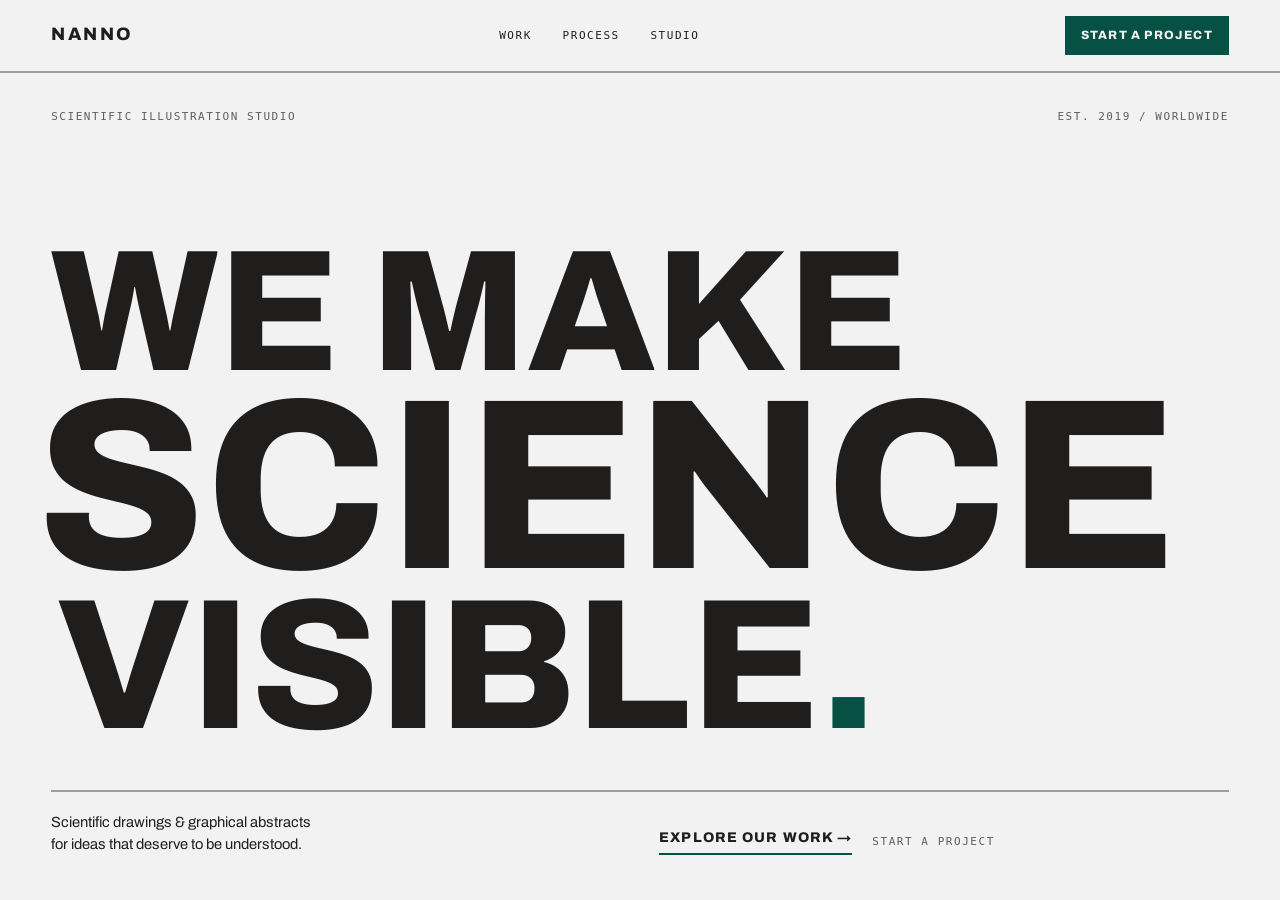
==== index.html @ 44aa8d7b "Add NANNO multi-page site: hero, work, process/services, studio, start-a-project Implements the Clau" ====
<!DOCTYPE html>
<html lang="en">
<head>
<meta charset="utf-8">
<meta name="viewport" content="width=device-width, initial-scale=1">
<title>NANNO — We Make Science Visible</title>
<meta name="description" content="NANNO is a scientific illustration studio: graphical abstracts, mechanism &amp; pathway drawings, and publication-ready figures for researchers, journals, and biotech partners.">
<link rel="preconnect" href="https://fonts.googleapis.com">
<link rel="preconnect" href="https://fonts.gstatic.com" crossorigin>
<link rel="stylesheet" href="css/styles.css">
</head>
<body class="home-lock">

<header class="site-header">
  <a href="index.html" class="brand">NANNO</a>
  <nav class="nav-links">
    <a href="work.html">Work</a>
    <a href="process.html">Process</a>
    <a href="studio.html">Studio</a>
  </nav>
  <a href="start-a-project.html" class="btn-cta">Start a project</a>
</header>

<section class="hero">
  <div class="hero-meta">
    <span>Scientific illustration studio</span>
    <span>Est. 2019 / Worldwide</span>
  </div>

  <h1 class="hero-title">
    <span class="hero-line hero-line--1" data-split data-mag="10" data-px="0.04">We make</span>
    <span class="hero-line hero-line--2" data-split data-mag="20" data-px="-0.12">Science</span>
    <span class="hero-line hero-line--3" data-split data-mag="14" data-px="0.09">Visible<span class="accent-dot">.</span></span>
  </h1>

  <div class="hero-footer">
    <p class="hero-desc">Scientific drawings &amp; graphical abstracts for ideas that deserve to be understood.</p>
    <div class="hero-links">
      <a href="work.html" class="link-explore">Explore our work →</a>
      <a href="start-a-project.html" class="link-start">Start a project</a>
    </div>
  </div>
</section>

<script src="js/main.js" defer></script>
</body>
</html>
---- css/styles.css ----
/* NANNO — scientific illustration studio landing page
   Design tokens ported from the Modernist design system, with the page's
   own editorial accent override (deep green) in place of the system red. */

@import url('https://fonts.googleapis.com/css2?family=Archivo:wght@400;600;800&display=swap');

:root {
  --color-bg: #f3f2f2;
  --color-surface: #eae9e9;
  --color-text: #201e1d;
  --color-divider: color-mix(in srgb, #201e1d 40%, transparent);
  --color-neutral-700: #605d5d;
  --color-neutral-800: #444141;

  --font-heading: "Archivo", system-ui, sans-serif;
  --font-body: "Archivo", system-ui, sans-serif;
  --font-mono: ui-monospace, Menlo, monospace;

  --nn-accent: #065143;
}

html { scroll-behavior: smooth; }
@media (prefers-reduced-motion: reduce) { html { scroll-behavior: auto; } }

*, *::before, *::after { box-sizing: border-box; }

body {
  margin: 0;
  background: var(--color-bg);
  color: var(--color-text);
  font-family: var(--font-body);
  font-size: 15px;
  line-height: 1.55;
  -webkit-font-smoothing: antialiased;
  overflow-x: hidden;
  position: relative;
}

h1, h2, h3, h4 { margin: 0; font-family: var(--font-heading); font-weight: 800; }
p { margin: 0; }
a { color: inherit; }
svg { display: block; }
img { max-width: 100%; }

:focus { outline: none; }
:focus-visible { outline: 2px solid var(--nn-accent); outline-offset: 2px; }
::selection { background: color-mix(in srgb, var(--nn-accent) 30%, transparent); }

.eyebrow {
  font-family: var(--font-mono);
  font-size: 11px;
  letter-spacing: 0.14em;
  text-transform: uppercase;
  color: var(--color-neutral-700);
}

/* ── header ─────────────────────────────────────────────────────────── */

.site-header {
  position: fixed; inset: 0 0 auto 0; z-index: 60;
  display: flex; align-items: center; justify-content: space-between; gap: 24px;
  padding: 16px clamp(16px, 4vw, 56px);
  background: color-mix(in srgb, var(--color-bg) 88%, transparent);
  backdrop-filter: blur(8px);
  border-bottom: 2px solid var(--color-divider);
}
.brand {
  font-family: var(--font-heading); font-weight: 800; font-size: 18px;
  letter-spacing: 0.14em; color: var(--color-text); text-decoration: none;
}
.nav-links {
  display: flex; gap: clamp(12px, 2.4vw, 32px);
  font-family: var(--font-mono); font-size: 11px; letter-spacing: 0.14em; text-transform: uppercase;
}
.nav-links a { color: var(--color-text); text-decoration: none; transition: color .2s ease; }
.nav-links a:hover, .nav-links a[aria-current="page"] { color: var(--nn-accent); }
.btn-cta {
  background: var(--nn-accent); color: var(--color-bg);
  font-family: var(--font-heading); font-weight: 800; font-size: 12px;
  letter-spacing: 0.1em; text-transform: uppercase;
  padding: 10px 16px; text-decoration: none;
  transition: background .2s ease;
}
.btn-cta:hover { background: color-mix(in srgb, var(--nn-accent) 82%, black); }

@media (max-width: 700px) {
  .nav-links { display: none; }
}

/* ── section shell ──────────────────────────────────────────────────── */

section, footer { padding-left: clamp(16px, 4vw, 56px); padding-right: clamp(16px, 4vw, 56px); }
.rule-top { border-top: 2px solid var(--color-divider); }

/* ── home page (hero only, no scrolling) ───────────────────────────────*/

body.home-lock {
  height: 100vh; height: 100svh; height: 100dvh;
  overflow: hidden;
}

/* ── hero ───────────────────────────────────────────────────────────── */

.hero {
  height: 100vh; height: 100svh; height: 100dvh;
  display: flex; flex-direction: column; justify-content: flex-end;
  gap: clamp(28px, 5vh, 64px);
  padding-top: clamp(96px, 14vh, 180px);
  padding-bottom: clamp(28px, 5vh, 56px);
  position: relative;
}
.hero-meta {
  position: absolute; top: clamp(84px, 12vh, 140px); left: clamp(16px, 4vw, 56px); right: clamp(16px, 4vw, 56px);
  display: flex; justify-content: space-between; gap: 24px;
  font-family: var(--font-mono); font-size: 11px; letter-spacing: 0.14em; text-transform: uppercase;
  color: var(--color-neutral-700);
}
.hero-title {
  line-height: 0.84; letter-spacing: -0.045em; text-transform: uppercase;
}
.hero-line { display: block; }
.hero-line--1 { font-size: clamp(52px, 13.5vw, 230px); }
.hero-line--2 { font-size: clamp(64px, 19vw, 330px); margin-left: -0.06em; white-space: nowrap; }
.hero-line--3 { font-size: clamp(52px, 14.5vw, 250px); }
.accent-dot { color: var(--nn-accent); }

.hero-footer {
  display: grid; grid-template-columns: repeat(auto-fit, minmax(240px, 1fr));
  gap: clamp(20px, 3vw, 48px); align-items: end;
  border-top: 2px solid var(--color-divider); padding-top: 20px;
}
.hero-desc { max-width: 34ch; font-size: clamp(14px, 1.15vw, 17px); line-height: 1.45; text-wrap: pretty; }
.hero-links { display: flex; flex-wrap: wrap; gap: 12px 20px; align-items: center; }
.link-explore {
  font-family: var(--font-heading); font-weight: 800; font-size: 14px;
  letter-spacing: 0.08em; text-transform: uppercase; color: var(--color-text);
  text-decoration: none; border-bottom: 2px solid var(--nn-accent); padding-bottom: 4px;
}
.link-start {
  font-family: var(--font-mono); font-size: 11px; letter-spacing: 0.14em; text-transform: uppercase;
  color: var(--color-neutral-700); text-decoration: none; transition: color .2s ease;
}
.link-start:hover { color: var(--nn-accent); }

/* ── complexity → clarity ───────────────────────────────────────────── */

.section-clarity { padding-top: clamp(72px, 14vh, 180px); padding-bottom: clamp(72px, 14vh, 180px); }
.clarity-heading {
  font-size: clamp(40px, 10.5vw, 180px); line-height: 0.9; letter-spacing: -0.04em; text-transform: uppercase;
}
.clarity-heading--right {
  margin-bottom: clamp(32px, 6vh, 72px); text-align: right; color: var(--nn-accent);
}
.clarity-footer {
  display: grid; grid-template-columns: repeat(auto-fit, minmax(260px, 1fr));
  gap: clamp(20px, 3vw, 56px);
  border-top: 2px solid var(--color-divider); padding-top: 24px;
}
.clarity-desc { grid-column: span 2; max-width: 56ch; font-size: clamp(15px, 1.35vw, 19px); line-height: 1.5; text-wrap: pretty; }

/* ── selected work ──────────────────────────────────────────────────── */

.section-work { padding-top: clamp(56px, 10vh, 120px); padding-bottom: clamp(72px, 12vh, 160px); }
.work-header {
  display: flex; align-items: baseline; justify-content: space-between; gap: 24px; flex-wrap: wrap;
  margin-bottom: clamp(32px, 6vh, 80px);
}
.work-title { font-size: clamp(40px, 9vw, 150px); line-height: 0.9; letter-spacing: -0.04em; text-transform: uppercase; }

.work-grid {
  display: grid; grid-template-columns: repeat(12, 1fr);
  gap: clamp(24px, 4vw, 64px) clamp(16px, 2vw, 32px);
}
.project { position: relative; }
@media (hover: hover) and (pointer: fine) { .project { cursor: none; } }

.project-media {
  background: var(--color-surface); overflow: hidden; border: 2px solid var(--color-divider);
}
.project-media svg { width: 100%; height: 100%; }

.huge-title {
  position: absolute; inset: auto 0 8% 0; pointer-events: none; opacity: 0;
  font-family: var(--font-heading); font-weight: 800; line-height: 0.9; letter-spacing: -0.04em;
  text-transform: uppercase; color: var(--color-bg); mix-blend-mode: difference; padding: 0 16px;
}

.project-meta {
  display: flex; justify-content: space-between; gap: 16px; margin-top: 14px;
  border-top: 2px solid var(--color-divider); padding-top: 10px;
  font-family: var(--font-mono); font-size: 11px; letter-spacing: 0.12em; text-transform: uppercase;
  color: var(--color-neutral-700);
}
.project-title { margin: 8px 0 4px; font-size: clamp(20px, 2.2vw, 30px); letter-spacing: -0.02em; }
.project-desc { margin: 0; font-size: 14px; line-height: 1.5; color: var(--color-neutral-800); }

.proj-1 { grid-column: span 7; }
.proj-2 { grid-column: span 5; align-self: end; }
.proj-3 { grid-column: span 4; }
.proj-4 { grid-column: span 4; margin-top: clamp(0px, 6vw, 80px); }
.proj-5 { grid-column: span 4; }
.proj-6 { grid-column: span 6; margin-top: clamp(0px, 4vw, 56px); }

.proj-1 .project-media { aspect-ratio: 4 / 3; }
.proj-2 .project-media { aspect-ratio: 3 / 4; }
.proj-3 .project-media { aspect-ratio: 1 / 1; }
.proj-4 .project-media { aspect-ratio: 4 / 5; }
.proj-5 .project-media { aspect-ratio: 1 / 1; }
.proj-6 .project-media { aspect-ratio: 16 / 10; }

.proj-1 .project-desc, .proj-6 .project-desc { max-width: 44ch; }
.proj-2 .project-desc, .proj-3 .project-desc, .proj-4 .project-desc, .proj-5 .project-desc { max-width: 40ch; }

.proj-1 .huge-title { font-size: clamp(28px, 5vw, 74px); }
.proj-2 .huge-title { font-size: clamp(24px, 3.4vw, 50px); }
.proj-3 .huge-title, .proj-4 .huge-title, .proj-5 .huge-title { font-size: clamp(22px, 2.8vw, 44px); }
.proj-6 .huge-title { font-size: clamp(26px, 4vw, 62px); }

@media (max-width: 760px) {
  .work-grid { grid-template-columns: 1fr; }
  .work-grid .project { grid-column: span 1 !important; align-self: auto !important; margin-top: 0 !important; }
}

/* ── services ───────────────────────────────────────────────────────── */

.section-services { padding-top: clamp(56px, 10vh, 120px); padding-bottom: clamp(40px, 8vh, 100px); }
.services-title {
  margin-bottom: clamp(32px, 7vh, 90px);
  font-size: clamp(48px, 13vw, 220px); line-height: 0.86; letter-spacing: -0.045em; text-transform: uppercase;
}
.service-row {
  display: grid; grid-template-columns: minmax(0, 1fr); gap: 8px;
  border-top: 2px solid var(--color-divider); padding: clamp(28px, 6vh, 64px) 0;
}
.service-row:last-child { border-bottom: 2px solid var(--color-divider); }
.service-num { font-family: var(--font-mono); font-size: 11px; letter-spacing: 0.14em; color: var(--nn-accent); }
.service-title { font-size: clamp(28px, 6.4vw, 110px); line-height: 0.92; letter-spacing: -0.04em; text-transform: uppercase; }
.service-title--sm { font-size: clamp(26px, 5.4vw, 92px); }
.service-desc { margin-top: 6px; max-width: 48ch; font-size: clamp(14px, 1.1vw, 16px); line-height: 1.5; color: var(--color-neutral-800); }

/* ── science × design statement ─────────────────────────────────────── */

.section-statement {
  position: relative; overflow: hidden; min-height: 80svh; min-height: 80vh;
  padding-top: clamp(72px, 16vh, 200px); padding-bottom: clamp(72px, 16vh, 200px);
  display: flex; flex-direction: column; justify-content: center;
}
.statement-deco { position: absolute; inset: 0; pointer-events: none; opacity: 0.5; }
.statement-deco svg { position: absolute; }
.statement-heading {
  position: relative;
  font-size: clamp(36px, 9.5vw, 165px); line-height: 0.9; letter-spacing: -0.045em; text-transform: uppercase;
}
.statement-heading--right { text-align: right; }

/* ── process ────────────────────────────────────────────────────────── */

.section-process { padding-top: clamp(56px, 10vh, 120px); padding-bottom: clamp(56px, 10vh, 120px); }
.process-title {
  margin-bottom: clamp(32px, 6vh, 72px);
  font-size: clamp(36px, 8.5vw, 140px); line-height: 0.9; letter-spacing: -0.04em; text-transform: uppercase;
}
.process-grid {
  display: grid; grid-template-columns: repeat(auto-fit, minmax(220px, 1fr)); gap: 2px;
  background: var(--color-divider);
}
.process-cell {
  background: var(--color-bg);
  padding: clamp(20px, 3vw, 32px) clamp(16px, 2vw, 24px);
  display: flex; flex-direction: column; gap: 10px;
  min-height: clamp(220px, 30vh, 320px);
}
.process-num { font-size: clamp(36px, 5vw, 72px); line-height: 1; letter-spacing: -0.04em; color: var(--nn-accent); }
.process-cell h4 { font-size: 18px; letter-spacing: 0.02em; text-transform: uppercase; }
.process-cell p { font-size: 14px; line-height: 1.5; color: var(--color-neutral-800); }

/* ── about ──────────────────────────────────────────────────────────── */

.section-about { padding-top: clamp(72px, 14vh, 180px); padding-bottom: clamp(72px, 14vh, 180px); }
.about-title {
  margin-bottom: clamp(32px, 6vh, 72px); max-width: 18ch;
  font-size: clamp(32px, 7vw, 120px); line-height: 0.92; letter-spacing: -0.04em; text-transform: uppercase;
}
.about-grid {
  display: grid; grid-template-columns: repeat(auto-fit, minmax(240px, 1fr)); gap: clamp(20px, 3vw, 56px);
  border-top: 2px solid var(--color-divider); padding-top: 24px;
}
.about-desc { max-width: 52ch; font-size: clamp(15px, 1.3vw, 18px); line-height: 1.55; text-wrap: pretty; }
.about-stats {
  display: flex; flex-direction: column; gap: 10px;
  font-family: var(--font-mono); font-size: 11px; letter-spacing: 0.12em; text-transform: uppercase;
  color: var(--color-neutral-700);
}
.about-stats a { color: var(--nn-accent); text-decoration: none; margin-top: 8px; }

/* ── contact / final CTA ────────────────────────────────────────────── */

.section-contact {
  background: var(--color-text); color: var(--color-bg);
  padding: clamp(72px, 18vh, 220px) clamp(16px, 4vw, 56px); overflow: hidden;
}
.contact-heading {
  font-size: clamp(40px, 11vw, 190px); line-height: 0.86; letter-spacing: -0.045em; text-transform: uppercase;
}
.contact-heading--accent { font-size: clamp(52px, 15vw, 250px); letter-spacing: -0.05em; color: var(--nn-accent); }
.contact-heading--last { margin-bottom: clamp(28px, 5vh, 56px); }
.contact-footer {
  display: flex; flex-wrap: wrap; align-items: center; gap: 20px 36px;
  border-top: 2px solid color-mix(in srgb, var(--color-bg) 40%, transparent); padding-top: 24px;
}
.contact-footer p { font-size: clamp(16px, 1.6vw, 22px); }
.link-project {
  font-family: var(--font-heading); font-weight: 800; font-size: clamp(14px, 1.3vw, 18px);
  letter-spacing: 0.06em; text-transform: uppercase; color: var(--color-bg); text-decoration: none;
  border-bottom: 2px solid var(--nn-accent); padding-bottom: 6px;
}

/* ── footer ─────────────────────────────────────────────────────────── */

.site-footer {
  background: var(--color-text); color: var(--color-bg);
  padding: clamp(32px, 6vh, 64px) clamp(16px, 4vw, 56px) 28px;
  border-top: 2px solid color-mix(in srgb, var(--color-bg) 25%, transparent);
}
.footer-grid {
  display: grid; grid-template-columns: repeat(auto-fit, minmax(200px, 1fr));
  gap: 28px clamp(20px, 3vw, 48px);
  font-family: var(--font-mono); font-size: 11px; letter-spacing: 0.12em; text-transform: uppercase;
}
.footer-col { display: flex; flex-direction: column; gap: 8px; }
.footer-brand { font-family: var(--font-heading); font-weight: 800; font-size: 18px; letter-spacing: 0.14em; }
.footer-muted { color: color-mix(in srgb, var(--color-bg) 60%, transparent); }
.footer-col a { color: var(--color-bg); text-decoration: none; transition: color .2s ease; }
.footer-col a:hover { color: var(--nn-accent); }

/* ── start a project (form + price calculator) ─────────────────────── */

.start-hero { padding-top: clamp(120px, 22vh, 220px); padding-bottom: clamp(24px, 4vh, 40px); }
.start-hero h1 {
  font-size: clamp(40px, 9vw, 130px); line-height: 0.92; letter-spacing: -0.04em; text-transform: uppercase;
}
.start-hero p {
  margin-top: 18px; max-width: 58ch; font-size: clamp(15px, 1.3vw, 18px); line-height: 1.5;
  color: var(--color-neutral-800); text-wrap: pretty;
}

.start-section { border-top: 2px solid var(--color-divider); padding-top: clamp(32px, 6vh, 56px); padding-bottom: clamp(32px, 6vh, 56px); }
.start-section-head {
  display: flex; align-items: baseline; justify-content: space-between; gap: 16px; flex-wrap: wrap;
  margin-bottom: clamp(20px, 4vh, 36px);
}
.start-section-head h2 {
  font-size: clamp(26px, 4vw, 44px); line-height: 1; letter-spacing: -0.03em; text-transform: uppercase;
}

/* project-type cards */
.type-grid { display: flex; flex-direction: column; gap: 2px; background: var(--color-divider); }
.type-card { position: relative; }
.type-card input { position: absolute; opacity: 0; width: 0; height: 0; pointer-events: none; }
.type-card label {
  display: grid; grid-template-columns: minmax(0, 1fr); gap: 6px; cursor: pointer;
  background: var(--color-bg); padding: clamp(18px, 3vw, 26px) clamp(16px, 2vw, 22px);
  transition: background .2s ease, color .2s ease;
}
.type-num { font-family: var(--font-mono); font-size: 11px; letter-spacing: 0.14em; color: var(--nn-accent); transition: color .2s ease; }
.type-card h3 { font-size: clamp(17px, 1.6vw, 21px); letter-spacing: -0.01em; text-transform: uppercase; margin: 0; }
.type-card p { margin: 0; max-width: 60ch; font-size: 13px; line-height: 1.5; color: var(--color-neutral-700); }
.type-card label:hover { background: var(--color-surface); }
.type-card input:checked + label { background: var(--nn-accent); color: var(--color-bg); }
.type-card input:checked + label .type-num { color: var(--color-bg); }
.type-card input:checked + label p { color: color-mix(in srgb, var(--color-bg) 78%, transparent); }
.type-card input:checked + label:hover { background: color-mix(in srgb, var(--nn-accent) 85%, black); }
.type-card input:focus-visible + label { outline: 2px solid var(--nn-accent); outline-offset: -2px; }

/* scope row: stepper + segmented controls */
.scope-row { display: flex; flex-wrap: wrap; gap: clamp(28px, 5vw, 64px); }
.scope-group { display: flex; flex-direction: column; gap: 10px; }
.scope-group-label { font-family: var(--font-mono); font-size: 11px; letter-spacing: 0.14em; text-transform: uppercase; color: var(--color-neutral-700); }

.stepper { display: inline-flex; align-items: stretch; border: 2px solid var(--color-divider); }
.stepper button {
  width: 44px; background: transparent; border: 0; cursor: pointer;
  font-family: var(--font-heading); font-weight: 800; font-size: 20px; color: var(--color-text);
  transition: background .2s ease, color .2s ease;
}
.stepper button:hover:not(:disabled) { background: var(--nn-accent); color: var(--color-bg); }
.stepper button:disabled { opacity: 0.35; cursor: not-allowed; }
.stepper output {
  min-width: 56px; display: flex; align-items: center; justify-content: center;
  font-family: var(--font-heading); font-weight: 800; font-size: 20px;
  border-left: 2px solid var(--color-divider); border-right: 2px solid var(--color-divider); padding: 0 8px;
}

.seg { display: inline-flex; border: 2px solid var(--color-divider); }
.seg-opt { position: relative; }
.seg-opt input { position: absolute; opacity: 0; width: 0; height: 0; pointer-events: none; }
.seg-opt label {
  display: flex; flex-direction: column; gap: 2px; height: 100%; justify-content: center; cursor: pointer;
  padding: 8px 16px; font-family: var(--font-heading); font-weight: 800; font-size: 13px;
  letter-spacing: 0.02em; text-transform: uppercase; transition: background .2s ease, color .2s ease;
}
.seg-opt + .seg-opt label { border-left: 2px solid var(--color-divider); }
.seg-hint {
  font-family: var(--font-mono); font-weight: 400; font-size: 10px; letter-spacing: 0.06em; text-transform: none; opacity: 0.7;
}
.seg-opt label:hover { background: color-mix(in srgb, var(--color-text) 6%, transparent); }
.seg-opt input:checked + label { background: var(--nn-accent); color: var(--color-bg); }
.seg-opt input:checked + label:hover { background: color-mix(in srgb, var(--nn-accent) 85%, black); }
.seg-opt input:focus-visible + label { outline: 2px solid var(--nn-accent); outline-offset: -2px; }

/* estimate panel */
.estimate-panel { border: 2px solid var(--color-divider); padding: clamp(24px, 4vw, 40px); display: flex; flex-direction: column; gap: 18px; }
.estimate-label { font-family: var(--font-mono); font-size: 11px; letter-spacing: 0.14em; text-transform: uppercase; color: var(--color-neutral-700); }
.estimate-price {
  font-family: var(--font-heading); font-weight: 800; color: var(--nn-accent);
  font-size: clamp(44px, 7vw, 88px); line-height: 0.95; letter-spacing: -0.02em;
}
.estimate-breakdown { display: flex; flex-direction: column; }
.estimate-row {
  display: flex; justify-content: space-between; gap: 16px; padding: 10px 0; border-top: 1px solid var(--color-divider);
  font-family: var(--font-mono); font-size: 12px; letter-spacing: 0.05em; text-transform: uppercase;
}
.estimate-row:first-child { border-top: 0; }
.estimate-note { font-size: 13px; line-height: 1.5; color: var(--color-neutral-700); }

/* brief fields */
.field-row { display: grid; grid-template-columns: repeat(auto-fit, minmax(220px, 1fr)); gap: clamp(20px, 3vw, 32px); }
.field { display: flex; flex-direction: column; gap: 8px; }
.field label { font-family: var(--font-mono); font-size: 11px; letter-spacing: 0.14em; text-transform: uppercase; color: var(--color-neutral-700); }
.field input, .field textarea {
  font: inherit; font-size: 16px; color: var(--color-text); background: transparent;
  border: 0; border-bottom: 2px solid var(--color-divider); padding: 10px 2px; caret-color: var(--nn-accent);
}
.field input:focus-visible, .field textarea:focus-visible { outline: 0; border-bottom-color: var(--nn-accent); }
.field textarea { resize: vertical; min-height: 120px; }

.start-submit-row { display: flex; flex-wrap: wrap; align-items: center; gap: 20px; margin-top: clamp(24px, 4vh, 36px); }
.btn-submit {
  background: var(--nn-accent); color: var(--color-bg); border: 0; cursor: pointer;
  font-family: var(--font-heading); font-weight: 800; font-size: 14px; letter-spacing: 0.08em; text-transform: uppercase;
  padding: 16px 28px; transition: background .2s ease;
}
.btn-submit:hover { background: color-mix(in srgb, var(--nn-accent) 82%, black); }
.start-submit-note { font-family: var(--font-mono); font-size: 11px; letter-spacing: 0.08em; text-transform: uppercase; color: var(--color-neutral-700); }

/* ── custom cursor + magnifying lens (desktop pointer only) ────────── */

.nn-cursor {
  position: fixed; z-index: 90; top: 0; left: 0; pointer-events: none;
  display: flex; align-items: center; justify-content: center; text-align: center;
  width: 104px; height: 104px; border-radius: 999px;
  background: var(--nn-accent); color: #f3f2f2;
  font-family: var(--font-heading); font-weight: 800; font-size: 11px;
  letter-spacing: 0.1em; text-transform: uppercase;
  opacity: 0; transform: translate(-50%, -50%) scale(0.6);
  transition: opacity .28s ease, transform .35s cubic-bezier(.16,1,.3,1);
}
.nn-cursor.is-active { opacity: 1; transform: translate(-50%, -50%) scale(1); }

.nn-lens {
  position: fixed; z-index: 5; top: 0; left: 0; width: 190px; height: 190px;
  border-radius: 999px; pointer-events: none; opacity: 0;
  border: 1px solid color-mix(in srgb, var(--color-text) 22%, transparent);
  box-shadow: inset 0 0 0 6px color-mix(in srgb, var(--color-bg) 14%, transparent);
  backdrop-filter: blur(0.4px) contrast(1.06) brightness(1.03) saturate(1.05);
  -webkit-backdrop-filter: blur(0.4px) contrast(1.06) brightness(1.03) saturate(1.05);
  transform: translate(-50%, -50%);
  transition: opacity .5s ease;
}
.nn-lens-inner { position: absolute; inset: 0; border-radius: 999px; overflow: hidden; pointer-events: none; }
.nn-lens-clone { position: absolute; transform-origin: 0 0; will-change: transform; }

@media (hover: none), (pointer: coarse) {
  .nn-cursor, .nn-lens { display: none; }
}
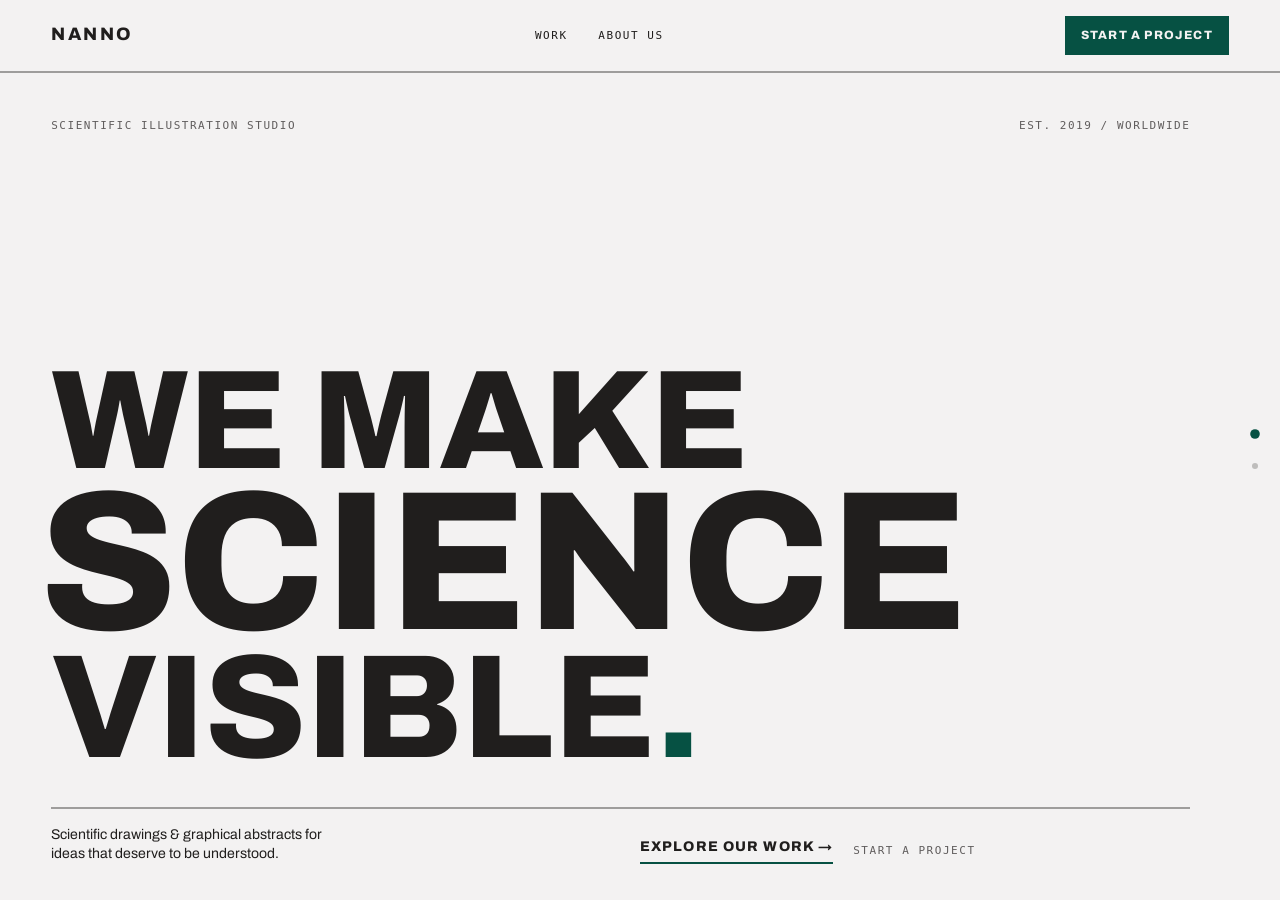
==== commit 07eb05c6: "Restructure into multi-page site with real URLs, add legal pages and calculator polish - Split the s" ====
--- a/index.html
+++ b/index.html
@@ -9,39 +9,75 @@
 <link rel="preconnect" href="https://fonts.gstatic.com" crossorigin>
 <link rel="stylesheet" href="css/styles.css">
 </head>
-<body class="home-lock">
+<body>
 
 <header class="site-header">
   <a href="index.html" class="brand">NANNO</a>
   <nav class="nav-links">
     <a href="work.html">Work</a>
-    <a href="process.html">Process</a>
-    <a href="studio.html">Studio</a>
+    <a href="about.html">About us</a>
   </nav>
   <a href="start-a-project.html" class="btn-cta">Start a project</a>
+  <button type="button" class="menu-toggle" id="menu-toggle" aria-label="Open menu" aria-expanded="false" aria-controls="mobile-menu">
+    <span></span><span></span><span></span>
+  </button>
 </header>
 
-<section class="hero">
-  <div class="hero-meta">
-    <span>Scientific illustration studio</span>
-    <span>Est. 2019 / Worldwide</span>
-  </div>
+<nav class="mobile-menu" id="mobile-menu" aria-hidden="true">
+  <a href="work.html">Work</a>
+  <a href="about.html">About us</a>
+  <a href="start-a-project.html" class="mobile-menu-cta">Start a project</a>
+</nav>
 
-  <h1 class="hero-title">
-    <span class="hero-line hero-line--1" data-split data-mag="10" data-px="0.04">We make</span>
-    <span class="hero-line hero-line--2" data-split data-mag="20" data-px="-0.12">Science</span>
-    <span class="hero-line hero-line--3" data-split data-mag="14" data-px="0.09">Visible<span class="accent-dot">.</span></span>
-  </h1>
+<div class="deck" id="deck">
 
-  <div class="hero-footer">
-    <p class="hero-desc">Scientific drawings &amp; graphical abstracts for ideas that deserve to be understood.</p>
-    <div class="hero-links">
-      <a href="work.html" class="link-explore">Explore our work →</a>
-      <a href="start-a-project.html" class="link-start">Start a project</a>
+  <section class="slide" id="hero" data-slide data-label="Home">
+    <div class="hero">
+      <div class="hero-meta">
+        <span>Scientific illustration studio</span>
+        <span>Est. 2019 / Worldwide</span>
+      </div>
+      <h1 class="hero-title">
+        <span class="hero-line hero-line--1" data-split data-mag="10">We make</span>
+        <span class="hero-line hero-line--2" data-split data-mag="20">Science</span>
+        <span class="hero-line hero-line--3" data-split data-mag="14">Visible<span class="accent-dot">.</span></span>
+      </h1>
+      <div class="hero-footer">
+        <p class="hero-desc">Scientific drawings &amp; graphical abstracts for ideas that deserve to be understood.</p>
+        <div class="hero-links">
+          <a href="work.html" class="link-explore">Explore our work →</a>
+          <a href="start-a-project.html" class="link-start">Start a project</a>
+        </div>
+      </div>
     </div>
-  </div>
-</section>
+  </section>
+
+  <section class="slide slide-dark" id="footer" data-slide data-label="Footer">
+    <div class="footer-slide">
+      <div class="footer-grid">
+        <div class="footer-col">
+          <span class="footer-brand">NANNO</span>
+          <span class="footer-muted">Scientific illustration</span>
+          <span class="footer-muted">Graphical abstracts</span>
+          <span class="footer-muted">Scientific visualization</span>
+        </div>
+        <div class="footer-col">
+          <a href="mailto:studio@nanno.co">studio@nanno.co</a>
+          <a href="#">Instagram</a>
+          <a href="#">LinkedIn</a>
+        </div>
+        <div class="footer-col footer-muted">
+          <span>© 2026</span>
+          <a href="impressum.html">Impressum</a>
+          <a href="datenschutz.html">Datenschutzerklärung</a>
+        </div>
+      </div>
+    </div>
+  </section>
+
+</div>
 
 <script src="js/main.js" defer></script>
+<script src="js/deck.js" defer></script>
 </body>
 </html>
--- a/css/styles.css
+++ b/css/styles.css
@@ -1,6 +1,9 @@
-/* NANNO — scientific illustration studio landing page
+/* NANNO — scientific illustration studio site
    Design tokens ported from the Modernist design system, with the page's
-   own editorial accent override (deep green) in place of the system red. */
+   own editorial accent override (deep green) in place of the system red.
+   The whole site is one locked, paginated slide deck: every top-level
+   `.slide` is exactly one viewport, cross-fades in/out, and nothing
+   scrolls internally — see js/deck.js for the pagination controller. */
 
 @import url('https://fonts.googleapis.com/css2?family=Archivo:wght@400;600;800&display=swap');
 
@@ -19,10 +22,12 @@
   --nn-accent: #065143;
 }
 
-html { scroll-behavior: smooth; }
-@media (prefers-reduced-motion: reduce) { html { scroll-behavior: auto; } }
-
 *, *::before, *::after { box-sizing: border-box; }
+
+html, body {
+  height: 100%; height: 100dvh;
+  overflow: hidden;
+}
 
 body {
   margin: 0;
@@ -32,7 +37,6 @@
   font-size: 15px;
   line-height: 1.55;
   -webkit-font-smoothing: antialiased;
-  overflow-x: hidden;
   position: relative;
 }
 
@@ -54,7 +58,24 @@
   color: var(--color-neutral-700);
 }
 
-/* ── header ─────────────────────────────────────────────────────────── */
+/* ── plain static pages (Impressum, Datenschutzerklärung): normal
+   document flow and scrolling, not part of the locked slide deck ──── */
+html:has(body.static-page) { height: auto; overflow: auto; }
+body.static-page { height: auto; overflow: auto; }
+.static-content {
+  max-width: 760px; margin: 0 auto;
+  padding: clamp(96px, 14vh, 140px) clamp(16px, 4vw, 56px) clamp(60px, 8vh, 96px);
+}
+.static-content h1 { font-size: clamp(32px, 5vw, 48px); letter-spacing: -0.02em; line-height: 1.05; text-transform: uppercase; margin-bottom: 8px; }
+.static-content .eyebrow { display: block; margin-bottom: clamp(28px, 5vh, 48px); }
+.static-content h2 { font-size: clamp(18px, 2.2vw, 22px); margin: clamp(28px, 5vh, 44px) 0 12px; }
+.static-content p, .static-content li { font-size: 14px; line-height: 1.6; color: var(--color-neutral-800); }
+.static-content p + p { margin-top: 10px; }
+.static-content ul { margin: 10px 0; padding-left: 20px; }
+.static-content li + li { margin-top: 6px; }
+.static-content a { color: var(--nn-accent); text-decoration: underline; text-underline-offset: 2px; }
+
+/* ── header (persistent, outside the deck) ─────────────────────────── */
 
 .site-header {
   position: fixed; inset: 0 0 auto 0; z-index: 60;
@@ -72,10 +93,10 @@
   display: flex; gap: clamp(12px, 2.4vw, 32px);
   font-family: var(--font-mono); font-size: 11px; letter-spacing: 0.14em; text-transform: uppercase;
 }
-.nav-links a { color: var(--color-text); text-decoration: none; transition: color .2s ease; }
-.nav-links a:hover, .nav-links a[aria-current="page"] { color: var(--nn-accent); }
+.nav-links a { background: none; border: 0; padding: 0; font: inherit; cursor: pointer; color: var(--color-text); text-decoration: none; transition: color .2s ease; }
+.nav-links a:hover, .nav-links a[aria-current="true"] { color: var(--nn-accent); }
 .btn-cta {
-  background: var(--nn-accent); color: var(--color-bg);
+  background: var(--nn-accent); color: var(--color-bg); border: 0; cursor: pointer;
   font-family: var(--font-heading); font-weight: 800; font-size: 12px;
   letter-spacing: 0.1em; text-transform: uppercase;
   padding: 10px 16px; text-decoration: none;
@@ -83,54 +104,138 @@
 }
 .btn-cta:hover { background: color-mix(in srgb, var(--nn-accent) 82%, black); }
 
+.menu-toggle {
+  display: none; flex-direction: column; justify-content: center; align-items: flex-end; gap: 5px;
+  width: 30px; height: 30px; padding: 0; border: 0; background: none; cursor: pointer; flex: 0 0 auto;
+}
+.menu-toggle span { display: block; width: 100%; height: 2px; background: var(--color-text); transition: transform .25s cubic-bezier(.16,1,.3,1), opacity .2s ease, width .2s ease; }
+.menu-toggle[aria-expanded="true"] span:nth-child(1) { transform: translateY(7px) rotate(45deg); width: 100%; }
+.menu-toggle[aria-expanded="true"] span:nth-child(2) { opacity: 0; }
+.menu-toggle[aria-expanded="true"] span:nth-child(3) { transform: translateY(-7px) rotate(-45deg); width: 100%; }
+
+.mobile-menu {
+  position: fixed; inset: 0; z-index: 70;
+  background: var(--color-bg);
+  display: flex; flex-direction: column; align-items: flex-start; justify-content: center;
+  gap: clamp(16px, 5vh, 30px);
+  padding: 24px clamp(20px, 8vw, 56px);
+  transform: translateX(100%); transition: transform .4s cubic-bezier(.16,1,.3,1);
+  pointer-events: none;
+}
+.mobile-menu.is-open { transform: translateX(0); pointer-events: auto; }
+.mobile-menu a {
+  font-family: var(--font-heading); font-weight: 800; text-transform: uppercase;
+  font-size: clamp(34px, 10vw, 54px); letter-spacing: -0.02em; line-height: 1;
+  color: var(--color-text); text-decoration: none;
+}
+.mobile-menu-cta { color: var(--nn-accent) !important; }
+.mobile-menu a[aria-current="true"]:not(.mobile-menu-cta) { color: var(--nn-accent); }
+
 @media (max-width: 700px) {
   .nav-links { display: none; }
-}
-
-/* ── section shell ──────────────────────────────────────────────────── */
-
-section, footer { padding-left: clamp(16px, 4vw, 56px); padding-right: clamp(16px, 4vw, 56px); }
-.rule-top { border-top: 2px solid var(--color-divider); }
-
-/* ── home page (hero only, no scrolling) ───────────────────────────────*/
-
-body.home-lock {
-  height: 100vh; height: 100svh; height: 100dvh;
+  .menu-toggle { display: flex; }
+}
+@media (min-width: 701px) {
+  .mobile-menu { display: none; }
+}
+
+/* ── slide deck ─────────────────────────────────────────────────────── */
+
+.deck { position: relative; height: 100%; }
+.slide {
+  position: fixed; inset: 0;
+  height: 100%;
+  display: flex; flex-direction: column; justify-content: center;
+  padding: clamp(84px, 13vh, 128px) clamp(16px, 4vw, 56px) clamp(20px, 4vh, 40px);
+  opacity: 0; visibility: hidden; pointer-events: none;
+  transition: opacity 0.7s ease;
   overflow: hidden;
 }
+@media (min-width: 641px) {
+  /* Above this same breakpoint the dot rail is visible, pinned near the
+     right edge — give slide content extra right clearance here so a
+     slide's own right-aligned content (e.g. a "Step 02/04" eyebrow in a
+     flex header row) never lands on top of or crowds the rail. */
+  .slide { padding-right: clamp(80px, 7vw, 110px); }
+}
+.slide.is-active { opacity: 1; visibility: visible; pointer-events: auto; z-index: 1; }
+.slide-dark { background: var(--color-text); color: var(--color-bg); }
+
+/* a thin progress rail so a fully-locked deck still shows where you are.
+   Each dot lives in a .rail-item wrapper so hovering (or keyboard-
+   focusing) it can reveal a label pill of what that position is,
+   without the rail itself taking up more than a sliver of space. */
+.deck-rail {
+  position: fixed; z-index: 61; right: clamp(10px, 2vw, 22px); top: 50%; transform: translateY(-50%);
+  display: flex; flex-direction: column; gap: 6px;
+}
+.rail-item {
+  /* This box's own size/position never changes on hover — only its
+     children (the dot, the label) animate. If the hoverable box itself
+     moved, it could shift out from under the cursor mid-hover, drop
+     :hover, snap back, re-enter, and repeat — a flicker loop. */
+  position: relative; display: flex; align-items: center; justify-content: flex-end;
+  width: 42px; height: 26px; /* generous invisible hit area — hovering nearby is enough, not just the 6px dot itself */
+}
+.rail-item button {
+  width: 6px; height: 6px; padding: 0; border-radius: 999px; border: 0; cursor: pointer;
+  background: color-mix(in srgb, var(--color-text) 25%, transparent);
+  transition: background .2s ease, transform .2s ease;
+}
+.rail-item button.is-active { background: var(--nn-accent); transform: scale(1.6); }
+/* The rail is a fixed overlay that sits on top of whichever slide is
+   active — on a dark slide its dots need to flip to a light tint or
+   they vanish against the dark background. */
+body:has(.slide.is-active.slide-dark) .rail-item button:not(.is-active) {
+  background: color-mix(in srgb, var(--color-bg) 40%, transparent);
+}
+@media (hover: hover) and (pointer: fine) {
+  .rail-item:hover button:not(.is-active) { background: color-mix(in srgb, var(--color-text) 60%, transparent); transform: translateX(-8px) scale(2.2); }
+  body:has(.slide.is-active.slide-dark) .rail-item:hover button:not(.is-active) { background: color-mix(in srgb, var(--color-bg) 80%, transparent); }
+}
+.rail-item:focus-within button:not(.is-active) { background: color-mix(in srgb, var(--color-text) 60%, transparent); transform: translateX(-8px) scale(2.2); }
+body:has(.slide.is-active.slide-dark) .rail-item:focus-within button:not(.is-active) { background: color-mix(in srgb, var(--color-bg) 80%, transparent); }
+.rail-label {
+  position: absolute; right: calc(100% + 12px); top: 50%;
+  transform: translateY(-50%) translateX(6px);
+  white-space: nowrap; padding: 6px 12px; border-radius: 999px;
+  background: var(--color-text); color: var(--color-bg);
+  font-family: var(--font-mono); font-size: 10px; letter-spacing: 0.08em; text-transform: uppercase;
+  opacity: 0; pointer-events: none;
+  transition: opacity .18s ease, transform .18s ease, font-size .18s ease;
+}
+.rail-item:hover .rail-label, .rail-item:focus-within .rail-label {
+  opacity: 1; transform: translateY(-50%) translateX(-8px); font-size: 13.5px;
+}
+@media (max-width: 640px) { .deck-rail { display: none; } }
 
 /* ── hero ───────────────────────────────────────────────────────────── */
 
 .hero {
-  height: 100vh; height: 100svh; height: 100dvh;
-  display: flex; flex-direction: column; justify-content: flex-end;
-  gap: clamp(28px, 5vh, 64px);
-  padding-top: clamp(96px, 14vh, 180px);
-  padding-bottom: clamp(28px, 5vh, 56px);
+  height: 100%; display: flex; flex-direction: column; justify-content: flex-end;
+  gap: clamp(20px, 4vh, 48px);
   position: relative;
 }
 .hero-meta {
-  position: absolute; top: clamp(84px, 12vh, 140px); left: clamp(16px, 4vw, 56px); right: clamp(16px, 4vw, 56px);
+  position: absolute; top: 0; left: 0; right: 0;
   display: flex; justify-content: space-between; gap: 24px;
   font-family: var(--font-mono); font-size: 11px; letter-spacing: 0.14em; text-transform: uppercase;
   color: var(--color-neutral-700);
 }
-.hero-title {
-  line-height: 0.84; letter-spacing: -0.045em; text-transform: uppercase;
-}
+.hero-title { line-height: 0.84; letter-spacing: -0.045em; text-transform: uppercase; }
 .hero-line { display: block; }
-.hero-line--1 { font-size: clamp(52px, 13.5vw, 230px); }
-.hero-line--2 { font-size: clamp(64px, 19vw, 330px); margin-left: -0.06em; white-space: nowrap; }
-.hero-line--3 { font-size: clamp(52px, 14.5vw, 250px); }
+.hero-line--1 { font-size: clamp(40px, 11vw, 200px); }
+.hero-line--2 { font-size: clamp(48px, 15.5vw, 280px); margin-left: -0.06em; white-space: nowrap; }
+.hero-line--3 { font-size: clamp(40px, 11.5vw, 210px); }
 .accent-dot { color: var(--nn-accent); }
 
 .hero-footer {
-  display: grid; grid-template-columns: repeat(auto-fit, minmax(240px, 1fr));
-  gap: clamp(20px, 3vw, 48px); align-items: end;
-  border-top: 2px solid var(--color-divider); padding-top: 20px;
-}
-.hero-desc { max-width: 34ch; font-size: clamp(14px, 1.15vw, 17px); line-height: 1.45; text-wrap: pretty; }
-.hero-links { display: flex; flex-wrap: wrap; gap: 12px 20px; align-items: center; }
+  display: grid; grid-template-columns: repeat(auto-fit, minmax(220px, 1fr));
+  gap: clamp(16px, 3vw, 40px); align-items: end;
+  border-top: 2px solid var(--color-divider); padding-top: 16px;
+}
+.hero-desc { max-width: 34ch; font-size: clamp(13px, 1.1vw, 16px); line-height: 1.4; text-wrap: pretty; }
+.hero-links { display: flex; flex-wrap: wrap; gap: 10px 20px; align-items: center; }
 .link-explore {
   font-family: var(--font-heading); font-weight: 800; font-size: 14px;
   letter-spacing: 0.08em; text-transform: uppercase; color: var(--color-text);
@@ -142,320 +247,371 @@
 }
 .link-start:hover { color: var(--nn-accent); }
 
-/* ── complexity → clarity ───────────────────────────────────────────── */
-
-.section-clarity { padding-top: clamp(72px, 14vh, 180px); padding-bottom: clamp(72px, 14vh, 180px); }
+/* ── big statement slides (complexity/clarity, science x design) ─────── */
+
+.statement-slide { height: 100%; display: flex; flex-direction: column; justify-content: center; gap: clamp(10px, 2vh, 24px); }
 .clarity-heading {
-  font-size: clamp(40px, 10.5vw, 180px); line-height: 0.9; letter-spacing: -0.04em; text-transform: uppercase;
-}
-.clarity-heading--right {
-  margin-bottom: clamp(32px, 6vh, 72px); text-align: right; color: var(--nn-accent);
-}
+  font-size: clamp(32px, 8.5vw, 150px); line-height: 0.9; letter-spacing: -0.04em; text-transform: uppercase;
+}
+.clarity-heading--right { text-align: right; color: var(--nn-accent); }
 .clarity-footer {
-  display: grid; grid-template-columns: repeat(auto-fit, minmax(260px, 1fr));
-  gap: clamp(20px, 3vw, 56px);
-  border-top: 2px solid var(--color-divider); padding-top: 24px;
-}
-.clarity-desc { grid-column: span 2; max-width: 56ch; font-size: clamp(15px, 1.35vw, 19px); line-height: 1.5; text-wrap: pretty; }
-
-/* ── selected work ──────────────────────────────────────────────────── */
-
-.section-work { padding-top: clamp(56px, 10vh, 120px); padding-bottom: clamp(72px, 12vh, 160px); }
-.work-header {
-  display: flex; align-items: baseline; justify-content: space-between; gap: 24px; flex-wrap: wrap;
-  margin-bottom: clamp(32px, 6vh, 80px);
-}
-.work-title { font-size: clamp(40px, 9vw, 150px); line-height: 0.9; letter-spacing: -0.04em; text-transform: uppercase; }
-
-.work-grid {
-  display: grid; grid-template-columns: repeat(12, 1fr);
-  gap: clamp(24px, 4vw, 64px) clamp(16px, 2vw, 32px);
-}
-.project { position: relative; }
-@media (hover: hover) and (pointer: fine) { .project { cursor: none; } }
+  display: grid; grid-template-columns: repeat(auto-fit, minmax(220px, 1fr));
+  gap: clamp(16px, 3vw, 40px);
+  border-top: 2px solid var(--color-divider); padding-top: 18px; margin-top: clamp(16px, 3vh, 32px);
+}
+.clarity-desc { grid-column: span 2; max-width: 56ch; font-size: clamp(13px, 1.15vw, 16px); line-height: 1.4; text-wrap: pretty; }
+
+/* ── selected work: one slide, a horizontal-scrolling gallery ───────── */
+
+.work-slide { position: relative; height: 100%; display: flex; flex-direction: column; }
+.work-slide-head {
+  flex: 0 0 auto; margin-bottom: clamp(16px, 3vh, 32px);
+  display: flex; align-items: baseline; justify-content: space-between; gap: 16px; flex-wrap: wrap;
+}
+.work-title { font-size: clamp(28px, 5.5vw, 90px); line-height: 0.9; letter-spacing: -0.04em; text-transform: uppercase; }
+
+.work-gallery {
+  flex: 1 1 auto; min-height: 0;
+  display: flex; gap: clamp(20px, 3vw, 40px); align-items: stretch;
+  overflow-x: auto; overflow-y: hidden;
+  scrollbar-width: none; -ms-overflow-style: none;
+}
+.work-gallery::-webkit-scrollbar { display: none; }
+
+.project {
+  position: relative; flex: 0 0 clamp(230px, 32vw, 400px);
+  display: flex; flex-direction: column;
+}
+@media (hover: hover) and (pointer: fine) { .work-gallery { cursor: none; } }
+@media (max-width: 700px) { .gallery-nav { display: none; } }
 
 .project-media {
   background: var(--color-surface); overflow: hidden; border: 2px solid var(--color-divider);
+  flex: 1 1 auto; min-height: 0;
 }
 .project-media svg { width: 100%; height: 100%; }
+.project-media img { width: 100%; height: 100%; object-fit: contain; display: block; }
 
 .huge-title {
   position: absolute; inset: auto 0 8% 0; pointer-events: none; opacity: 0;
   font-family: var(--font-heading); font-weight: 800; line-height: 0.9; letter-spacing: -0.04em;
   text-transform: uppercase; color: var(--color-bg); mix-blend-mode: difference; padding: 0 16px;
+  font-size: clamp(20px, 3vw, 40px);
 }
 
 .project-meta {
-  display: flex; justify-content: space-between; gap: 16px; margin-top: 14px;
-  border-top: 2px solid var(--color-divider); padding-top: 10px;
-  font-family: var(--font-mono); font-size: 11px; letter-spacing: 0.12em; text-transform: uppercase;
+  flex: 0 0 auto;
+  display: flex; justify-content: space-between; gap: 16px; margin-top: 10px;
+  border-top: 2px solid var(--color-divider); padding-top: 8px;
+  font-family: var(--font-mono); font-size: 10px; letter-spacing: 0.1em; text-transform: uppercase;
   color: var(--color-neutral-700);
 }
-.project-title { margin: 8px 0 4px; font-size: clamp(20px, 2.2vw, 30px); letter-spacing: -0.02em; }
-.project-desc { margin: 0; font-size: 14px; line-height: 1.5; color: var(--color-neutral-800); }
-
-.proj-1 { grid-column: span 7; }
-.proj-2 { grid-column: span 5; align-self: end; }
-.proj-3 { grid-column: span 4; }
-.proj-4 { grid-column: span 4; margin-top: clamp(0px, 6vw, 80px); }
-.proj-5 { grid-column: span 4; }
-.proj-6 { grid-column: span 6; margin-top: clamp(0px, 4vw, 56px); }
-
-.proj-1 .project-media { aspect-ratio: 4 / 3; }
-.proj-2 .project-media { aspect-ratio: 3 / 4; }
-.proj-3 .project-media { aspect-ratio: 1 / 1; }
-.proj-4 .project-media { aspect-ratio: 4 / 5; }
-.proj-5 .project-media { aspect-ratio: 1 / 1; }
-.proj-6 .project-media { aspect-ratio: 16 / 10; }
-
-.proj-1 .project-desc, .proj-6 .project-desc { max-width: 44ch; }
-.proj-2 .project-desc, .proj-3 .project-desc, .proj-4 .project-desc, .proj-5 .project-desc { max-width: 40ch; }
-
-.proj-1 .huge-title { font-size: clamp(28px, 5vw, 74px); }
-.proj-2 .huge-title { font-size: clamp(24px, 3.4vw, 50px); }
-.proj-3 .huge-title, .proj-4 .huge-title, .proj-5 .huge-title { font-size: clamp(22px, 2.8vw, 44px); }
-.proj-6 .huge-title { font-size: clamp(26px, 4vw, 62px); }
-
-@media (max-width: 760px) {
-  .work-grid { grid-template-columns: 1fr; }
-  .work-grid .project { grid-column: span 1 !important; align-self: auto !important; margin-top: 0 !important; }
+.project-title { flex: 0 0 auto; margin: 6px 0 3px; font-size: clamp(15px, 1.6vw, 21px); letter-spacing: -0.02em; }
+.project-desc { flex: 0 0 auto; margin: 0; font-size: 12px; line-height: 1.35; color: var(--color-neutral-800); }
+
+@media (max-width: 700px) {
+  .project { flex-basis: 78vw; }
+  .project-desc { display: none; }
+  .huge-title { display: none; }
 }
 
 /* ── services ───────────────────────────────────────────────────────── */
 
-.section-services { padding-top: clamp(56px, 10vh, 120px); padding-bottom: clamp(40px, 8vh, 100px); }
+.services-title-slide { height: 100%; display: flex; flex-direction: column; justify-content: center; }
 .services-title {
-  margin-bottom: clamp(32px, 7vh, 90px);
-  font-size: clamp(48px, 13vw, 220px); line-height: 0.86; letter-spacing: -0.045em; text-transform: uppercase;
-}
+  font-size: clamp(38px, 10vw, 180px); line-height: 0.86; letter-spacing: -0.045em; text-transform: uppercase;
+}
+
+.services-slide { height: 100%; display: flex; flex-direction: column; justify-content: center; }
+.service-pair { display: flex; flex-direction: column; }
 .service-row {
-  display: grid; grid-template-columns: minmax(0, 1fr); gap: 8px;
-  border-top: 2px solid var(--color-divider); padding: clamp(28px, 6vh, 64px) 0;
-}
-.service-row:last-child { border-bottom: 2px solid var(--color-divider); }
+  display: grid; grid-template-columns: minmax(0, 1fr); gap: 6px;
+  border-top: 2px solid var(--color-divider); padding: clamp(20px, 4vh, 40px) 0;
+}
+.service-pair .service-row:last-child { border-bottom: 2px solid var(--color-divider); }
 .service-num { font-family: var(--font-mono); font-size: 11px; letter-spacing: 0.14em; color: var(--nn-accent); }
-.service-title { font-size: clamp(28px, 6.4vw, 110px); line-height: 0.92; letter-spacing: -0.04em; text-transform: uppercase; }
-.service-title--sm { font-size: clamp(26px, 5.4vw, 92px); }
-.service-desc { margin-top: 6px; max-width: 48ch; font-size: clamp(14px, 1.1vw, 16px); line-height: 1.5; color: var(--color-neutral-800); }
+.service-title { font-size: clamp(24px, 5.4vw, 84px); line-height: 0.92; letter-spacing: -0.04em; text-transform: uppercase; }
+.service-title--sm { font-size: clamp(22px, 4.4vw, 70px); }
+.service-desc { margin-top: 4px; max-width: 48ch; font-size: clamp(13px, 1.05vw, 15px); line-height: 1.45; color: var(--color-neutral-800); }
 
 /* ── science × design statement ─────────────────────────────────────── */
 
-.section-statement {
-  position: relative; overflow: hidden; min-height: 80svh; min-height: 80vh;
-  padding-top: clamp(72px, 16vh, 200px); padding-bottom: clamp(72px, 16vh, 200px);
-  display: flex; flex-direction: column; justify-content: center;
-}
+.section-statement { position: relative; height: 100%; display: flex; flex-direction: column; justify-content: center; gap: clamp(8px, 2vh, 20px); }
 .statement-deco { position: absolute; inset: 0; pointer-events: none; opacity: 0.5; }
 .statement-deco svg { position: absolute; }
 .statement-heading {
   position: relative;
-  font-size: clamp(36px, 9.5vw, 165px); line-height: 0.9; letter-spacing: -0.045em; text-transform: uppercase;
+  font-size: clamp(28px, 8vw, 145px); line-height: 0.9; letter-spacing: -0.045em; text-transform: uppercase;
 }
 .statement-heading--right { text-align: right; }
 
 /* ── process ────────────────────────────────────────────────────────── */
 
-.section-process { padding-top: clamp(56px, 10vh, 120px); padding-bottom: clamp(56px, 10vh, 120px); }
+.section-process { height: 100%; display: flex; flex-direction: column; justify-content: center; gap: clamp(20px, 4vh, 48px); }
 .process-title {
-  margin-bottom: clamp(32px, 6vh, 72px);
-  font-size: clamp(36px, 8.5vw, 140px); line-height: 0.9; letter-spacing: -0.04em; text-transform: uppercase;
+  font-size: clamp(30px, 7vw, 120px); line-height: 0.9; letter-spacing: -0.04em; text-transform: uppercase;
 }
 .process-grid {
-  display: grid; grid-template-columns: repeat(auto-fit, minmax(220px, 1fr)); gap: 2px;
+  display: grid; grid-template-columns: repeat(auto-fit, minmax(180px, 1fr)); gap: 2px;
   background: var(--color-divider);
 }
 .process-cell {
   background: var(--color-bg);
-  padding: clamp(20px, 3vw, 32px) clamp(16px, 2vw, 24px);
-  display: flex; flex-direction: column; gap: 10px;
-  min-height: clamp(220px, 30vh, 320px);
-}
-.process-num { font-size: clamp(36px, 5vw, 72px); line-height: 1; letter-spacing: -0.04em; color: var(--nn-accent); }
-.process-cell h4 { font-size: 18px; letter-spacing: 0.02em; text-transform: uppercase; }
-.process-cell p { font-size: 14px; line-height: 1.5; color: var(--color-neutral-800); }
+  padding: clamp(16px, 2.5vw, 26px) clamp(14px, 2vw, 20px);
+  display: flex; flex-direction: column; gap: 8px;
+  min-height: clamp(160px, 24vh, 240px);
+}
+.process-num { font-size: clamp(28px, 4vw, 56px); line-height: 1; letter-spacing: -0.04em; color: var(--nn-accent); }
+.process-cell h4 { font-size: 16px; letter-spacing: 0.02em; text-transform: uppercase; }
+.process-cell p { font-size: 13px; line-height: 1.45; color: var(--color-neutral-800); }
 
 /* ── about ──────────────────────────────────────────────────────────── */
 
-.section-about { padding-top: clamp(72px, 14vh, 180px); padding-bottom: clamp(72px, 14vh, 180px); }
+.section-about { height: 100%; display: flex; flex-direction: column; justify-content: center; }
 .about-title {
-  margin-bottom: clamp(32px, 6vh, 72px); max-width: 18ch;
-  font-size: clamp(32px, 7vw, 120px); line-height: 0.92; letter-spacing: -0.04em; text-transform: uppercase;
+  margin-bottom: clamp(20px, 4vh, 40px); max-width: 18ch;
+  font-size: clamp(26px, 6vw, 100px); line-height: 0.92; letter-spacing: -0.04em; text-transform: uppercase;
 }
 .about-grid {
-  display: grid; grid-template-columns: repeat(auto-fit, minmax(240px, 1fr)); gap: clamp(20px, 3vw, 56px);
-  border-top: 2px solid var(--color-divider); padding-top: 24px;
-}
-.about-desc { max-width: 52ch; font-size: clamp(15px, 1.3vw, 18px); line-height: 1.55; text-wrap: pretty; }
+  display: grid; grid-template-columns: repeat(auto-fit, minmax(220px, 1fr)); gap: clamp(16px, 3vw, 40px);
+  border-top: 2px solid var(--color-divider); padding-top: 18px;
+}
+.about-desc { max-width: 52ch; font-size: clamp(13px, 1.15vw, 16px); line-height: 1.45; text-wrap: pretty; }
 .about-stats {
-  display: flex; flex-direction: column; gap: 10px;
+  display: flex; flex-direction: column; gap: 8px;
   font-family: var(--font-mono); font-size: 11px; letter-spacing: 0.12em; text-transform: uppercase;
   color: var(--color-neutral-700);
 }
-.about-stats a { color: var(--nn-accent); text-decoration: none; margin-top: 8px; }
+.about-stats a { background: none; border: 0; padding: 0; font: inherit; cursor: pointer; color: var(--nn-accent); text-decoration: none; margin-top: 6px; }
 
 /* ── contact / final CTA ────────────────────────────────────────────── */
 
-.section-contact {
-  background: var(--color-text); color: var(--color-bg);
-  padding: clamp(72px, 18vh, 220px) clamp(16px, 4vw, 56px); overflow: hidden;
-}
+.section-contact { height: 100%; display: flex; flex-direction: column; justify-content: center; overflow: hidden; }
 .contact-heading {
-  font-size: clamp(40px, 11vw, 190px); line-height: 0.86; letter-spacing: -0.045em; text-transform: uppercase;
-}
-.contact-heading--accent { font-size: clamp(52px, 15vw, 250px); letter-spacing: -0.05em; color: var(--nn-accent); }
-.contact-heading--last { margin-bottom: clamp(28px, 5vh, 56px); }
+  font-size: clamp(32px, 9vw, 160px); line-height: 0.86; letter-spacing: -0.045em; text-transform: uppercase;
+}
+.contact-heading--accent { font-size: clamp(40px, 12.5vw, 210px); letter-spacing: -0.05em; color: var(--nn-accent); }
+.contact-heading--last { margin-bottom: clamp(18px, 4vh, 40px); }
 .contact-footer {
-  display: flex; flex-wrap: wrap; align-items: center; gap: 20px 36px;
-  border-top: 2px solid color-mix(in srgb, var(--color-bg) 40%, transparent); padding-top: 24px;
-}
-.contact-footer p { font-size: clamp(16px, 1.6vw, 22px); }
+  display: flex; flex-wrap: wrap; align-items: center; gap: 16px 32px;
+  border-top: 2px solid color-mix(in srgb, var(--color-bg) 40%, transparent); padding-top: 20px;
+}
+.contact-footer p { font-size: clamp(14px, 1.4vw, 20px); }
 .link-project {
-  font-family: var(--font-heading); font-weight: 800; font-size: clamp(14px, 1.3vw, 18px);
+  font-family: var(--font-heading); font-weight: 800; font-size: clamp(13px, 1.2vw, 16px);
   letter-spacing: 0.06em; text-transform: uppercase; color: var(--color-bg); text-decoration: none;
   border-bottom: 2px solid var(--nn-accent); padding-bottom: 6px;
 }
 
-/* ── footer ─────────────────────────────────────────────────────────── */
-
-.site-footer {
-  background: var(--color-text); color: var(--color-bg);
-  padding: clamp(32px, 6vh, 64px) clamp(16px, 4vw, 56px) 28px;
-  border-top: 2px solid color-mix(in srgb, var(--color-bg) 25%, transparent);
-}
+/* ── footer slide ───────────────────────────────────────────────────── */
+
+.footer-slide { height: 100%; display: flex; flex-direction: column; justify-content: center; }
 .footer-grid {
   display: grid; grid-template-columns: repeat(auto-fit, minmax(200px, 1fr));
-  gap: 28px clamp(20px, 3vw, 48px);
+  gap: 24px clamp(20px, 3vw, 48px);
   font-family: var(--font-mono); font-size: 11px; letter-spacing: 0.12em; text-transform: uppercase;
 }
 .footer-col { display: flex; flex-direction: column; gap: 8px; }
-.footer-brand { font-family: var(--font-heading); font-weight: 800; font-size: 18px; letter-spacing: 0.14em; }
-.footer-muted { color: color-mix(in srgb, var(--color-bg) 60%, transparent); }
+.footer-brand { font-family: var(--font-heading); font-weight: 800; font-size: 20px; letter-spacing: 0.14em; }
+.footer-muted { color: color-mix(in srgb, var(--color-bg) 55%, transparent); }
 .footer-col a { color: var(--color-bg); text-decoration: none; transition: color .2s ease; }
 .footer-col a:hover { color: var(--nn-accent); }
 
 /* ── start a project (form + price calculator) ─────────────────────── */
 
-.start-hero { padding-top: clamp(120px, 22vh, 220px); padding-bottom: clamp(24px, 4vh, 40px); }
-.start-hero h1 {
-  font-size: clamp(40px, 9vw, 130px); line-height: 0.92; letter-spacing: -0.04em; text-transform: uppercase;
-}
-.start-hero p {
-  margin-top: 18px; max-width: 58ch; font-size: clamp(15px, 1.3vw, 18px); line-height: 1.5;
-  color: var(--color-neutral-800); text-wrap: pretty;
-}
-
-.start-section { border-top: 2px solid var(--color-divider); padding-top: clamp(32px, 6vh, 56px); padding-bottom: clamp(32px, 6vh, 56px); }
-.start-section-head {
-  display: flex; align-items: baseline; justify-content: space-between; gap: 16px; flex-wrap: wrap;
-  margin-bottom: clamp(20px, 4vh, 36px);
-}
-.start-section-head h2 {
-  font-size: clamp(26px, 4vw, 44px); line-height: 1; letter-spacing: -0.03em; text-transform: uppercase;
-}
-
-/* project-type cards */
-.type-grid { display: flex; flex-direction: column; gap: 2px; background: var(--color-divider); }
+.start-slide { height: 100%; display: flex; flex-direction: column; justify-content: center; }
+.start-slide-head { margin-bottom: clamp(20px, 4vh, 40px); display: flex; align-items: baseline; justify-content: space-between; gap: 16px; flex-wrap: wrap; }
+.start-slide-head h2 {
+  font-size: clamp(28px, 6vw, 90px); line-height: 0.92; letter-spacing: -0.03em; text-transform: uppercase;
+}
+.start-hero-copy { max-width: 58ch; font-size: clamp(13px, 1.1vw, 16px); line-height: 1.4; color: var(--color-neutral-800); text-wrap: pretty; margin-top: 10px; }
+
+/* project-type cards: 3-column grid so all six fit one screen */
+.type-grid {
+  display: grid; grid-template-columns: repeat(3, 1fr);
+  border-top: 2px solid var(--color-divider); border-left: 2px solid var(--color-divider);
+}
 .type-card { position: relative; }
 .type-card input { position: absolute; opacity: 0; width: 0; height: 0; pointer-events: none; }
 .type-card label {
-  display: grid; grid-template-columns: minmax(0, 1fr); gap: 6px; cursor: pointer;
-  background: var(--color-bg); padding: clamp(18px, 3vw, 26px) clamp(16px, 2vw, 22px);
-  transition: background .2s ease, color .2s ease;
-}
-.type-num { font-family: var(--font-mono); font-size: 11px; letter-spacing: 0.14em; color: var(--nn-accent); transition: color .2s ease; }
-.type-card h3 { font-size: clamp(17px, 1.6vw, 21px); letter-spacing: -0.01em; text-transform: uppercase; margin: 0; }
-.type-card p { margin: 0; max-width: 60ch; font-size: 13px; line-height: 1.5; color: var(--color-neutral-700); }
-.type-card label:hover { background: var(--color-surface); }
-.type-card input:checked + label { background: var(--nn-accent); color: var(--color-bg); }
+  position: relative;
+  display: flex; flex-direction: column; gap: 6px; height: 100%; cursor: pointer;
+  background: var(--color-bg); padding: clamp(12px, 2vw, 20px);
+  border-right: 2px solid var(--color-divider); border-bottom: 2px solid var(--color-divider);
+  transition: background .2s ease, color .2s ease, transform .15s cubic-bezier(.16,1,.3,1);
+}
+.type-num { font-family: var(--font-mono); font-size: 10px; letter-spacing: 0.14em; color: var(--nn-accent); transition: color .2s ease; }
+.type-card h3 { font-size: clamp(13px, 1.2vw, 17px); letter-spacing: -0.01em; text-transform: uppercase; margin: 0; }
+.type-card p { margin: 0; font-size: 11px; line-height: 1.35; color: var(--color-neutral-700); }
+.type-card label:hover { background: var(--color-surface); transform: translateY(-3px); z-index: 2; }
+.type-card label:active { transform: translateY(-1px) scale(0.98); }
+.type-card label::after {
+  content: '✓'; position: absolute; top: 10px; right: 10px; width: 18px; height: 18px;
+  border-radius: 999px; background: var(--color-bg); color: var(--nn-accent);
+  font-size: 11px; font-weight: 800; display: flex; align-items: center; justify-content: center;
+  opacity: 0; transform: scale(0.5); transition: opacity .18s ease, transform .18s cubic-bezier(.16,1,.3,1);
+}
+.type-card input:checked + label { background: var(--nn-accent); color: var(--color-bg); animation: option-pop .25s cubic-bezier(.16,1,.3,1); }
 .type-card input:checked + label .type-num { color: var(--color-bg); }
 .type-card input:checked + label p { color: color-mix(in srgb, var(--color-bg) 78%, transparent); }
+.type-card input:checked + label::after { opacity: 1; transform: scale(1); }
 .type-card input:checked + label:hover { background: color-mix(in srgb, var(--nn-accent) 85%, black); }
 .type-card input:focus-visible + label { outline: 2px solid var(--nn-accent); outline-offset: -2px; }
 
+@keyframes option-pop {
+  0% { transform: scale(0.97); }
+  60% { transform: scale(1.015); }
+  100% { transform: scale(1); }
+}
+
+@media (max-width: 700px) {
+  .type-grid { grid-template-columns: repeat(2, 1fr); }
+}
+
 /* scope row: stepper + segmented controls */
-.scope-row { display: flex; flex-wrap: wrap; gap: clamp(28px, 5vw, 64px); }
-.scope-group { display: flex; flex-direction: column; gap: 10px; }
+.scope-row { display: flex; flex-wrap: wrap; gap: clamp(24px, 5vw, 56px); }
+.scope-group { display: flex; flex-direction: column; gap: 10px; flex: 1 1 240px; }
 .scope-group-label { font-family: var(--font-mono); font-size: 11px; letter-spacing: 0.14em; text-transform: uppercase; color: var(--color-neutral-700); }
 
-.stepper { display: inline-flex; align-items: stretch; border: 2px solid var(--color-divider); }
+.stepper { display: flex; align-items: stretch; border: 2px solid var(--color-divider); width: 100%; }
 .stepper button {
-  width: 44px; background: transparent; border: 0; cursor: pointer;
-  font-family: var(--font-heading); font-weight: 800; font-size: 20px; color: var(--color-text);
-  transition: background .2s ease, color .2s ease;
+  flex: 1 1 0; background: transparent; border: 0; cursor: pointer;
+  font-family: var(--font-heading); font-weight: 800; font-size: clamp(18px, 1.8vw, 24px); color: var(--color-text);
+  padding: clamp(10px, 1.6vh, 16px) 0;
+  transition: background .2s ease, color .2s ease, transform .12s ease;
 }
 .stepper button:hover:not(:disabled) { background: var(--nn-accent); color: var(--color-bg); }
+.stepper button:active:not(:disabled) { transform: scale(0.9); }
 .stepper button:disabled { opacity: 0.35; cursor: not-allowed; }
 .stepper output {
-  min-width: 56px; display: flex; align-items: center; justify-content: center;
-  font-family: var(--font-heading); font-weight: 800; font-size: 20px;
+  flex: 1.4 1 0; display: flex; align-items: center; justify-content: center;
+  font-family: var(--font-heading); font-weight: 800; font-size: clamp(18px, 1.8vw, 24px);
   border-left: 2px solid var(--color-divider); border-right: 2px solid var(--color-divider); padding: 0 8px;
-}
-
-.seg { display: inline-flex; border: 2px solid var(--color-divider); }
-.seg-opt { position: relative; }
+  transition: color .15s ease;
+}
+.stepper output.is-updating { animation: option-pop .22s cubic-bezier(.16,1,.3,1); }
+
+.seg { display: flex; border: 2px solid var(--color-divider); width: 100%; }
+.seg-opt { position: relative; flex: 1 1 0; }
 .seg-opt input { position: absolute; opacity: 0; width: 0; height: 0; pointer-events: none; }
 .seg-opt label {
-  display: flex; flex-direction: column; gap: 2px; height: 100%; justify-content: center; cursor: pointer;
-  padding: 8px 16px; font-family: var(--font-heading); font-weight: 800; font-size: 13px;
-  letter-spacing: 0.02em; text-transform: uppercase; transition: background .2s ease, color .2s ease;
+  position: relative;
+  display: flex; flex-direction: column; gap: 4px; height: 100%; justify-content: center; cursor: pointer;
+  padding: clamp(12px, 1.8vh, 20px) clamp(10px, 1.4vw, 20px); font-family: var(--font-heading); font-weight: 800; font-size: clamp(13px, 1.15vw, 17px);
+  letter-spacing: 0.02em; text-transform: uppercase;
+  transition: background .2s ease, color .2s ease, transform .15s cubic-bezier(.16,1,.3,1);
 }
 .seg-opt + .seg-opt label { border-left: 2px solid var(--color-divider); }
+.seg-opt label:active { transform: scale(0.97); }
+.seg-opt input:checked + label { animation: option-pop .25s cubic-bezier(.16,1,.3,1); }
 .seg-hint {
-  font-family: var(--font-mono); font-weight: 400; font-size: 10px; letter-spacing: 0.06em; text-transform: none; opacity: 0.7;
-}
-.seg-opt label:hover { background: color-mix(in srgb, var(--color-text) 6%, transparent); }
+  font-family: var(--font-mono); font-weight: 400; font-size: clamp(10px, 0.85vw, 12px); letter-spacing: 0.06em; text-transform: none; opacity: 0.7;
+}
+.seg-opt label:hover { background: color-mix(in srgb, var(--color-text) 6%, transparent); transform: translateY(-2px); }
 .seg-opt input:checked + label { background: var(--nn-accent); color: var(--color-bg); }
 .seg-opt input:checked + label:hover { background: color-mix(in srgb, var(--nn-accent) 85%, black); }
 .seg-opt input:focus-visible + label { outline: 2px solid var(--nn-accent); outline-offset: -2px; }
 
 /* estimate panel */
-.estimate-panel { border: 2px solid var(--color-divider); padding: clamp(24px, 4vw, 40px); display: flex; flex-direction: column; gap: 18px; }
+.estimate-panel { border: 2px solid var(--color-divider); padding: clamp(20px, 3.5vw, 36px); display: flex; flex-direction: column; gap: 14px; }
 .estimate-label { font-family: var(--font-mono); font-size: 11px; letter-spacing: 0.14em; text-transform: uppercase; color: var(--color-neutral-700); }
 .estimate-price {
   font-family: var(--font-heading); font-weight: 800; color: var(--nn-accent);
-  font-size: clamp(44px, 7vw, 88px); line-height: 0.95; letter-spacing: -0.02em;
-}
+  font-size: clamp(38px, 6.5vw, 76px); line-height: 0.95; letter-spacing: -0.02em;
+  transform-origin: left center;
+}
+.estimate-price.is-updating { animation: option-pop .3s cubic-bezier(.16,1,.3,1); }
 .estimate-breakdown { display: flex; flex-direction: column; }
 .estimate-row {
-  display: flex; justify-content: space-between; gap: 16px; padding: 10px 0; border-top: 1px solid var(--color-divider);
-  font-family: var(--font-mono); font-size: 12px; letter-spacing: 0.05em; text-transform: uppercase;
+  display: flex; justify-content: space-between; gap: 16px; padding: 8px 0; border-top: 1px solid var(--color-divider);
+  font-family: var(--font-mono); font-size: 11px; letter-spacing: 0.05em; text-transform: uppercase;
 }
 .estimate-row:first-child { border-top: 0; }
-.estimate-note { font-size: 13px; line-height: 1.5; color: var(--color-neutral-700); }
+.estimate-note { font-size: 12px; line-height: 1.4; color: var(--color-neutral-700); }
+
+/* live estimate, pinned to the corner through every step of the wizard —
+   hidden on the dedicated Estimate step itself, since that one already
+   shows the full breakdown front and center. */
+.price-sticky {
+  position: fixed; z-index: 62; right: clamp(14px, 3vw, 32px); bottom: clamp(14px, 3vh, 28px);
+  display: flex; flex-direction: column; align-items: flex-end; gap: 2px;
+  padding: 12px 18px; border: 2px solid var(--color-divider); background: var(--color-bg);
+  transition: opacity .25s ease, transform .25s ease;
+}
+.price-sticky-label { font-family: var(--font-mono); font-size: 10px; letter-spacing: 0.14em; text-transform: uppercase; color: var(--color-neutral-700); }
+.price-sticky-value { display: inline-block; font-family: var(--font-heading); font-weight: 800; color: var(--nn-accent); font-size: clamp(18px, 2.2vw, 24px); letter-spacing: -0.01em; }
+.price-sticky-value.is-updating { animation: option-pop .3s cubic-bezier(.16,1,.3,1); }
+body:has(#start-estimate.is-active) .price-sticky,
+body:has(#footer.is-active) .price-sticky {
+  opacity: 0; transform: translateY(8px); pointer-events: none;
+}
+@media (max-width: 560px) {
+  .price-sticky { padding: 9px 14px; }
+  .price-sticky-value { font-size: 17px; }
+}
 
 /* brief fields */
-.field-row { display: grid; grid-template-columns: repeat(auto-fit, minmax(220px, 1fr)); gap: clamp(20px, 3vw, 32px); }
-.field { display: flex; flex-direction: column; gap: 8px; }
+.field-row { display: grid; grid-template-columns: repeat(auto-fit, minmax(220px, 1fr)); gap: clamp(16px, 3vw, 28px); }
+.field { display: flex; flex-direction: column; gap: 6px; }
 .field label { font-family: var(--font-mono); font-size: 11px; letter-spacing: 0.14em; text-transform: uppercase; color: var(--color-neutral-700); }
 .field input, .field textarea {
-  font: inherit; font-size: 16px; color: var(--color-text); background: transparent;
-  border: 0; border-bottom: 2px solid var(--color-divider); padding: 10px 2px; caret-color: var(--nn-accent);
-}
+  font: inherit; font-size: 15px; color: var(--color-text); background: transparent;
+  border: 0; border-bottom: 2px solid var(--color-divider); padding: 8px 2px; caret-color: var(--nn-accent);
+  transition: border-color .2s ease;
+}
+.field input:hover, .field textarea:hover { border-bottom-color: color-mix(in srgb, var(--color-text) 55%, transparent); }
 .field input:focus-visible, .field textarea:focus-visible { outline: 0; border-bottom-color: var(--nn-accent); }
-.field textarea { resize: vertical; min-height: 120px; }
-
-.start-submit-row { display: flex; flex-wrap: wrap; align-items: center; gap: 20px; margin-top: clamp(24px, 4vh, 36px); }
+.field textarea { resize: none; min-height: 80px; }
+
+.start-submit-row { display: flex; flex-wrap: wrap; align-items: center; gap: 20px; margin-top: clamp(18px, 3vh, 32px); }
 .btn-submit {
   background: var(--nn-accent); color: var(--color-bg); border: 0; cursor: pointer;
   font-family: var(--font-heading); font-weight: 800; font-size: 14px; letter-spacing: 0.08em; text-transform: uppercase;
-  padding: 16px 28px; transition: background .2s ease;
-}
-.btn-submit:hover { background: color-mix(in srgb, var(--nn-accent) 82%, black); }
+  padding: 16px 28px; transition: background .2s ease, transform .12s ease;
+}
+.btn-submit:hover { background: color-mix(in srgb, var(--nn-accent) 82%, black); transform: translateY(-2px); }
+.btn-submit:active { transform: translateY(0) scale(0.97); }
 .start-submit-note { font-family: var(--font-mono); font-size: 11px; letter-spacing: 0.08em; text-transform: uppercase; color: var(--color-neutral-700); }
 
-/* ── custom cursor + magnifying lens (desktop pointer only) ────────── */
-
-.nn-cursor {
-  position: fixed; z-index: 90; top: 0; left: 0; pointer-events: none;
-  display: flex; align-items: center; justify-content: center; text-align: center;
-  width: 104px; height: 104px; border-radius: 999px;
-  background: var(--nn-accent); color: #f3f2f2;
-  font-family: var(--font-heading); font-weight: 800; font-size: 11px;
-  letter-spacing: 0.1em; text-transform: uppercase;
+/* ── outline-to-fill headings ───────────────────────────────────────── */
+/* Defaults to fully filled (readable without JS). js/main.js drops it to
+   0% when a slide becomes active and tweens it up over a fixed duration —
+   built on clip-path rather than background-clip:text + gradients, since
+   the gradient approach is unreliable across engines (notably Firefox). */
+[data-fill] {
+  --fill: 100%;
+  position: relative;
+  color: transparent;
+}
+[data-fill]::before, [data-fill]::after {
+  content: attr(data-text);
+  position: absolute;
+  inset: 0;
+  pointer-events: none;
+}
+[data-fill]::before {
+  color: transparent;
+  -webkit-text-stroke: 2px var(--fill-color, currentColor);
+}
+[data-fill]::after {
+  color: var(--fill-color, currentColor);
+  clip-path: inset(0 calc(100% - var(--fill)) 0 0);
+}
+
+/* ── magnifying lens + gallery scroll hint (desktop pointer only) ───── */
+
+.nn-scrub {
+  position: fixed; z-index: 89; top: 0; left: 0; pointer-events: none;
+  display: flex; align-items: center; gap: 6px;
+  padding: 9px 16px; border-radius: 999px;
+  background: var(--color-text); color: var(--color-bg);
+  font-family: var(--font-heading); font-weight: 800; font-size: 10px;
+  letter-spacing: 0.14em; text-transform: uppercase; white-space: nowrap;
   opacity: 0; transform: translate(-50%, -50%) scale(0.6);
   transition: opacity .28s ease, transform .35s cubic-bezier(.16,1,.3,1);
 }
-.nn-cursor.is-active { opacity: 1; transform: translate(-50%, -50%) scale(1); }
+.nn-scrub span { font-size: 13px; line-height: 1; }
+.nn-scrub.is-active { opacity: 1; transform: translate(-50%, -50%) scale(1); }
 
 .nn-lens {
   position: fixed; z-index: 5; top: 0; left: 0; width: 190px; height: 190px;
@@ -471,5 +627,5 @@
 .nn-lens-clone { position: absolute; transform-origin: 0 0; will-change: transform; }
 
 @media (hover: none), (pointer: coarse) {
-  .nn-cursor, .nn-lens { display: none; }
-}
+  .nn-lens, .nn-scrub { display: none; }
+}
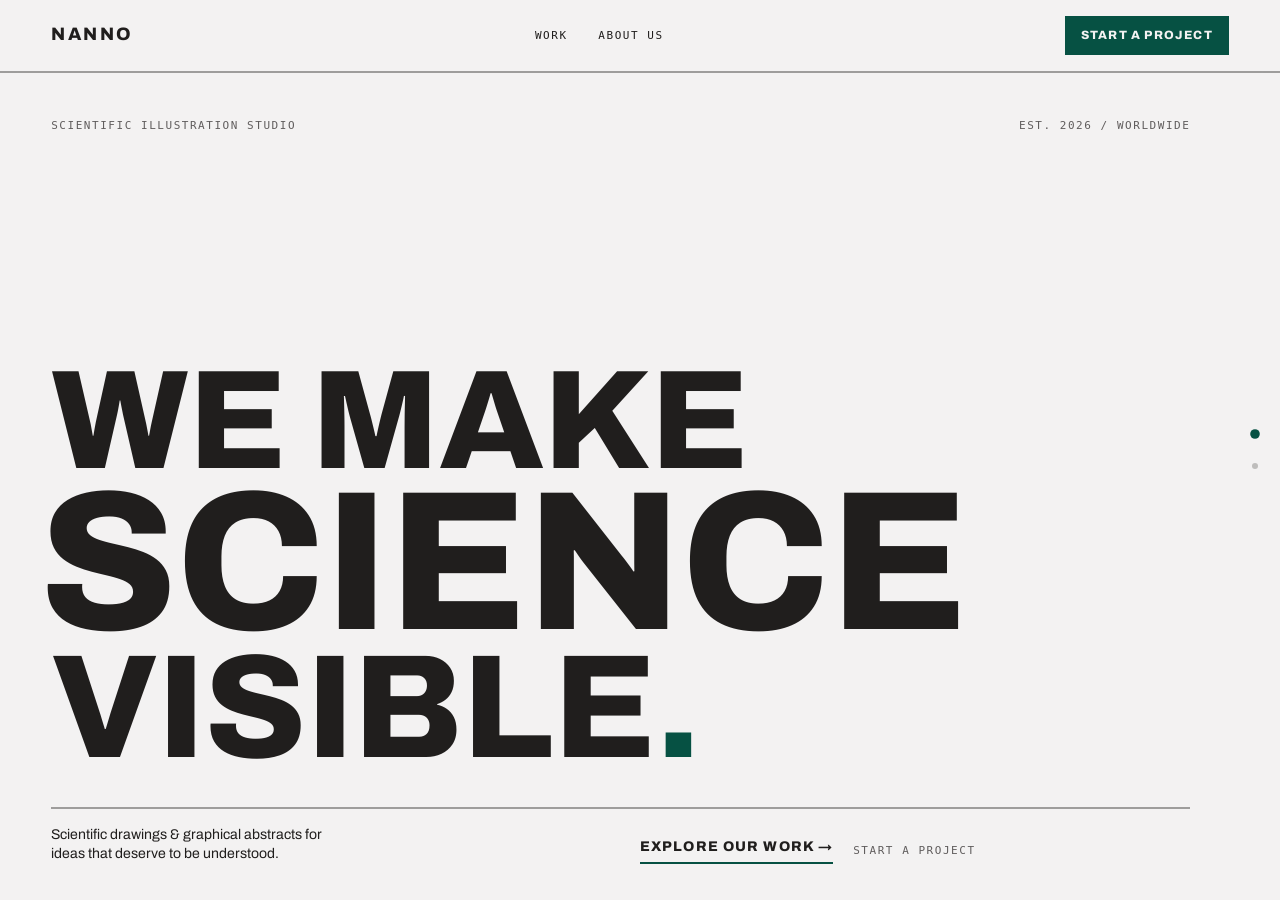
==== commit 041288a3: "Add team section to About Us page and correct honesty of stated facts - Add a Team slide (Oskar Leen" ====
--- a/index.html
+++ b/index.html
@@ -35,7 +35,7 @@
     <div class="hero">
       <div class="hero-meta">
         <span>Scientific illustration studio</span>
-        <span>Est. 2019 / Worldwide</span>
+        <span>Est. 2026 / Worldwide</span>
       </div>
       <h1 class="hero-title">
         <span class="hero-line hero-line--1" data-split data-mag="10">We make</span>
--- a/css/styles.css
+++ b/css/styles.css
@@ -384,6 +384,44 @@
 }
 .about-stats a { background: none; border: 0; padding: 0; font: inherit; cursor: pointer; color: var(--nn-accent); text-decoration: none; margin-top: 6px; }
 
+/* ── team ──────────────────────────────────────────────────────────── */
+
+.section-team { height: 100%; display: flex; flex-direction: column; justify-content: center; }
+.team-title {
+  margin-bottom: 10px; max-width: 20ch;
+  font-size: clamp(26px, 5.5vw, 84px); line-height: 0.92; letter-spacing: -0.04em; text-transform: uppercase;
+}
+.team-meta {
+  display: flex; flex-wrap: wrap; align-items: baseline; gap: 8px 16px;
+  margin-bottom: clamp(20px, 4vh, 40px);
+}
+.team-location {
+  font-family: var(--font-mono); font-size: 11px; letter-spacing: 0.14em; text-transform: uppercase; color: var(--color-neutral-700);
+}
+.team-grid {
+  display: grid; grid-template-columns: repeat(auto-fit, minmax(280px, 1fr)); gap: clamp(28px, 4vw, 56px);
+  border-top: 2px solid var(--color-divider); padding-top: clamp(20px, 3vh, 32px);
+}
+.team-card { display: flex; gap: clamp(14px, 2vw, 20px); }
+.team-avatar {
+  flex: 0 0 auto; width: clamp(64px, 7vw, 88px); height: clamp(64px, 7vw, 88px); border-radius: 999px;
+  border: 2px solid var(--color-divider); background: var(--color-surface); overflow: hidden;
+  display: flex; align-items: center; justify-content: center;
+  font-family: var(--font-heading); font-weight: 800; font-size: clamp(17px, 1.8vw, 22px); color: var(--nn-accent);
+}
+.team-avatar img { width: 100%; height: 100%; object-fit: cover; display: block; }
+.team-info { display: flex; flex-direction: column; gap: 4px; padding-top: 2px; }
+.team-name {
+  display: inline-flex; align-items: baseline; gap: 5px; width: fit-content;
+  font-family: var(--font-heading); font-weight: 800; font-size: clamp(15px, 1.3vw, 19px);
+  letter-spacing: -0.01em; color: var(--color-text); text-decoration: none; transition: color .2s ease;
+}
+.team-name span { font-size: 0.75em; opacity: 0.5; transition: opacity .2s ease; }
+.team-name:hover { color: var(--nn-accent); }
+.team-name:hover span { opacity: 1; }
+.team-role { font-family: var(--font-mono); font-size: 11px; letter-spacing: 0.1em; text-transform: uppercase; color: var(--nn-accent); }
+.team-bio { margin-top: 4px; max-width: 42ch; font-size: clamp(12.5px, 1.05vw, 14px); line-height: 1.5; color: var(--color-neutral-800); text-wrap: pretty; }
+
 /* ── contact / final CTA ────────────────────────────────────────────── */
 
 .section-contact { height: 100%; display: flex; flex-direction: column; justify-content: center; overflow: hidden; }
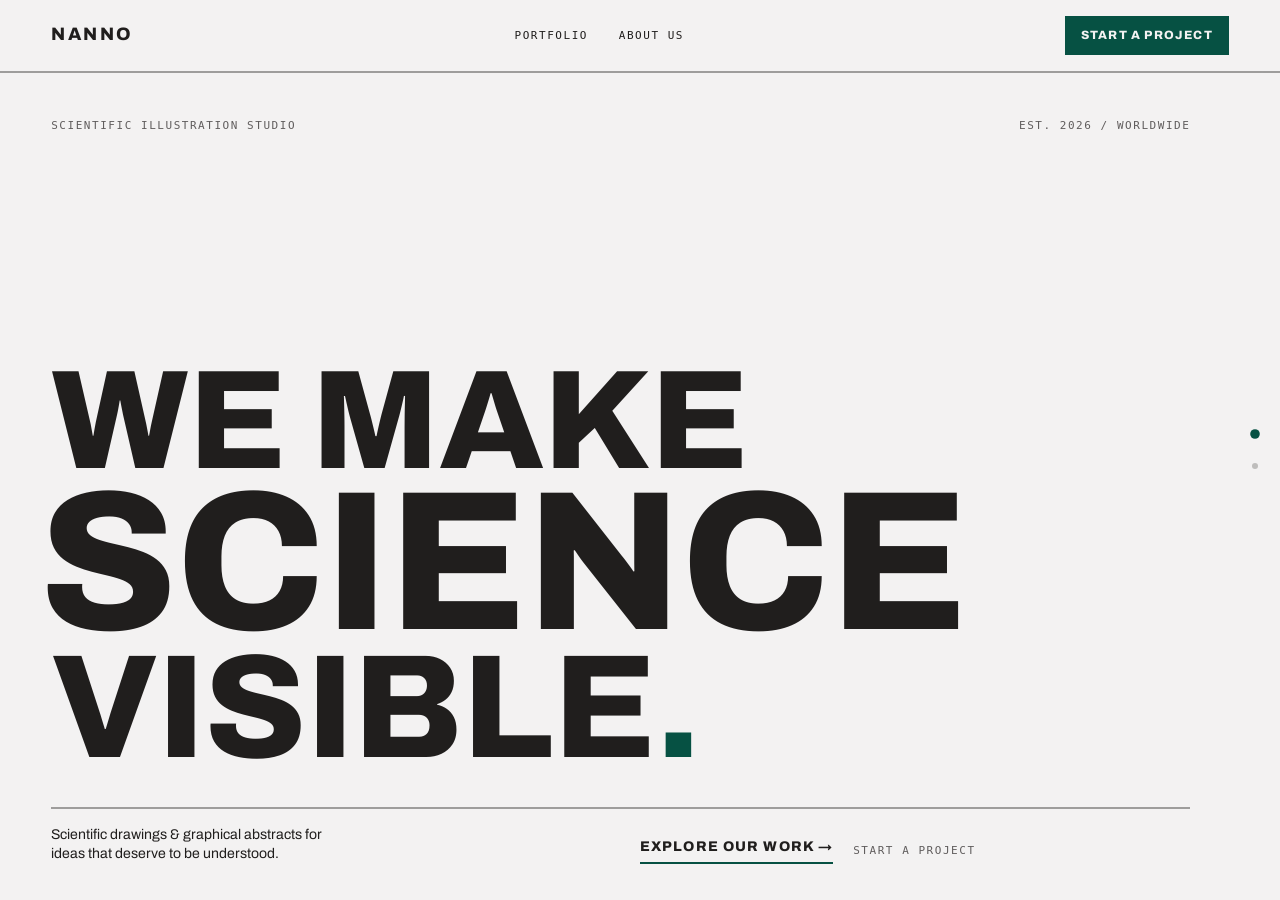
==== commit 08991d1d: "Rename Work to Portfolio and switch pricing to euros - Rename work.html to portfolio.html across all" ====
--- a/index.html
+++ b/index.html
@@ -14,7 +14,7 @@
 <header class="site-header">
   <a href="index.html" class="brand">NANNO</a>
   <nav class="nav-links">
-    <a href="work.html">Work</a>
+    <a href="portfolio.html">Portfolio</a>
     <a href="about.html">About us</a>
   </nav>
   <a href="start-a-project.html" class="btn-cta">Start a project</a>
@@ -24,7 +24,7 @@
 </header>
 
 <nav class="mobile-menu" id="mobile-menu" aria-hidden="true">
-  <a href="work.html">Work</a>
+  <a href="portfolio.html">Portfolio</a>
   <a href="about.html">About us</a>
   <a href="start-a-project.html" class="mobile-menu-cta">Start a project</a>
 </nav>
@@ -45,7 +45,7 @@
       <div class="hero-footer">
         <p class="hero-desc">Scientific drawings &amp; graphical abstracts for ideas that deserve to be understood.</p>
         <div class="hero-links">
-          <a href="work.html" class="link-explore">Explore our work →</a>
+          <a href="portfolio.html" class="link-explore">Explore our work →</a>
           <a href="start-a-project.html" class="link-start">Start a project</a>
         </div>
       </div>
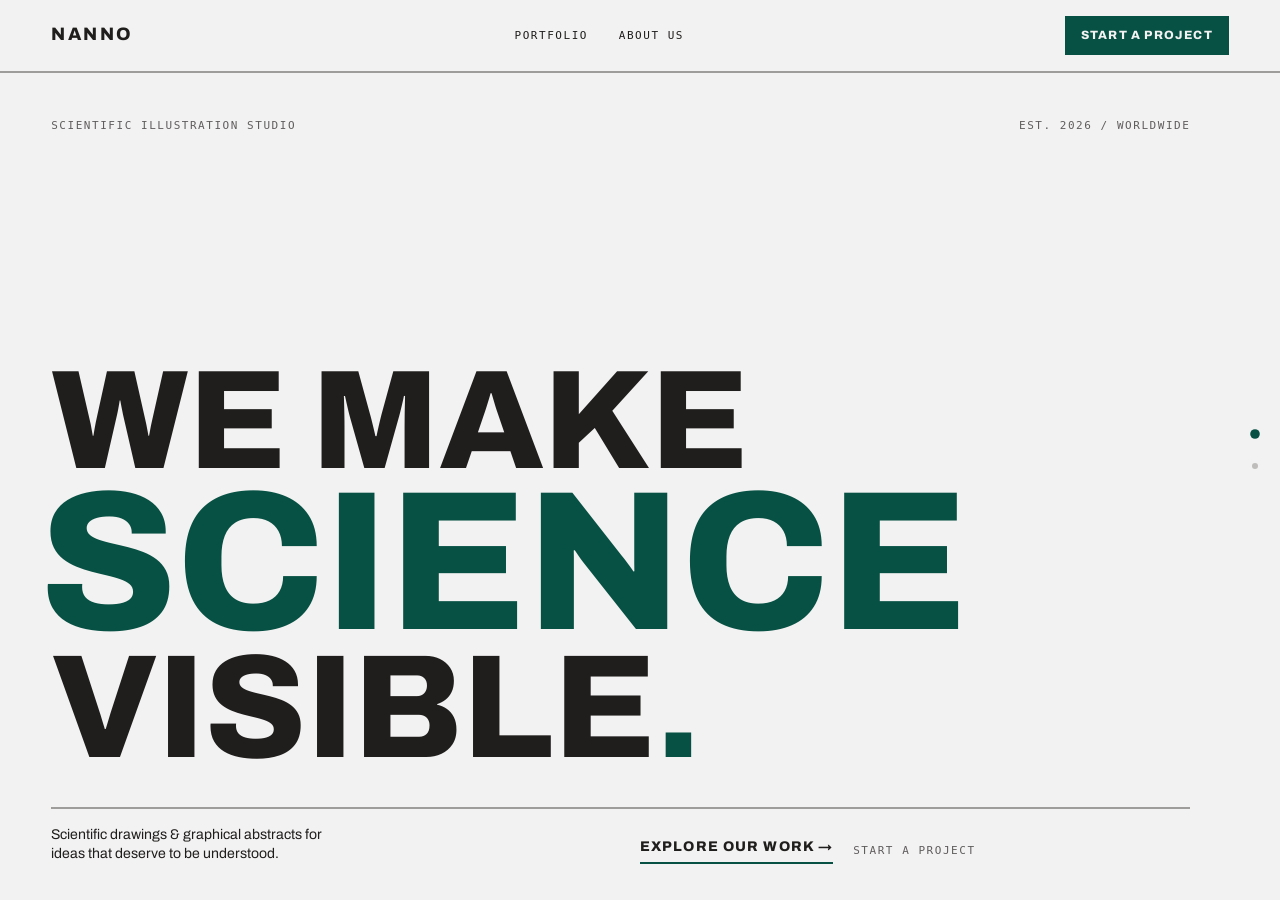
==== commit 6400fa06: "Add mobile menu close button with hover arrow, accent the hero SCIENCE line The hamburger toggle tur" ====
--- a/index.html
+++ b/index.html
@@ -24,6 +24,9 @@
 </header>
 
 <nav class="mobile-menu" id="mobile-menu" aria-hidden="true">
+  <button type="button" class="mobile-menu-close" id="mobile-menu-close" aria-label="Close menu">
+    <span></span><span></span>
+  </button>
   <a href="portfolio.html">Portfolio</a>
   <a href="about.html">About us</a>
   <a href="start-a-project.html" class="mobile-menu-cta">Start a project</a>
@@ -39,7 +42,7 @@
       </div>
       <h1 class="hero-title">
         <span class="hero-line hero-line--1" data-split data-mag="10">We make</span>
-        <span class="hero-line hero-line--2" data-split data-mag="20">Science</span>
+        <span class="hero-line hero-line--2 hero-line--accent" data-split data-mag="20">Science</span>
         <span class="hero-line hero-line--3" data-split data-mag="14">Visible<span class="accent-dot">.</span></span>
       </h1>
       <div class="hero-footer">
--- a/css/styles.css
+++ b/css/styles.css
@@ -130,6 +130,24 @@
 }
 .mobile-menu-cta { color: var(--nn-accent) !important; }
 .mobile-menu a[aria-current="true"]:not(.mobile-menu-cta) { color: var(--nn-accent); }
+
+.mobile-menu-close {
+  position: absolute; top: clamp(16px, 4vh, 24px); right: clamp(20px, 8vw, 56px);
+  width: 34px; height: 34px; padding: 0; border: 0; background: none; cursor: pointer;
+}
+.mobile-menu-close span,
+.mobile-menu-close::after {
+  content: ''; position: absolute; left: 50%; top: 50%; height: 2px; background: var(--color-text);
+  transition: transform .35s cubic-bezier(.16,1,.3,1), width .35s cubic-bezier(.16,1,.3,1), opacity .25s ease;
+}
+.mobile-menu-close span { display: block; width: 22px; }
+.mobile-menu-close span:nth-child(1) { transform: translate(-50%, -50%) rotate(45deg); }
+.mobile-menu-close span:nth-child(2) { transform: translate(-50%, -50%) rotate(-45deg); }
+.mobile-menu-close::after { width: 16px; opacity: 0; transform: translate(calc(-50% + 4px), -50%) scaleX(0); transform-origin: right center; }
+
+.mobile-menu-close:hover span:nth-child(1) { width: 10px; transform: translate(calc(-50% - 9px), calc(-50% - 4px)) rotate(-45deg); }
+.mobile-menu-close:hover span:nth-child(2) { width: 10px; transform: translate(calc(-50% - 9px), calc(-50% + 4px)) rotate(45deg); }
+.mobile-menu-close:hover::after { opacity: 1; transform: translate(calc(-50% + 4px), -50%) scaleX(1); }
 
 @media (max-width: 700px) {
   .nav-links { display: none; }
@@ -228,6 +246,7 @@
 .hero-line--2 { font-size: clamp(48px, 15.5vw, 280px); margin-left: -0.06em; white-space: nowrap; }
 .hero-line--3 { font-size: clamp(40px, 11.5vw, 210px); }
 .accent-dot { color: var(--nn-accent); }
+.hero-line--accent { color: var(--nn-accent); }
 
 .hero-footer {
   display: grid; grid-template-columns: repeat(auto-fit, minmax(220px, 1fr));
